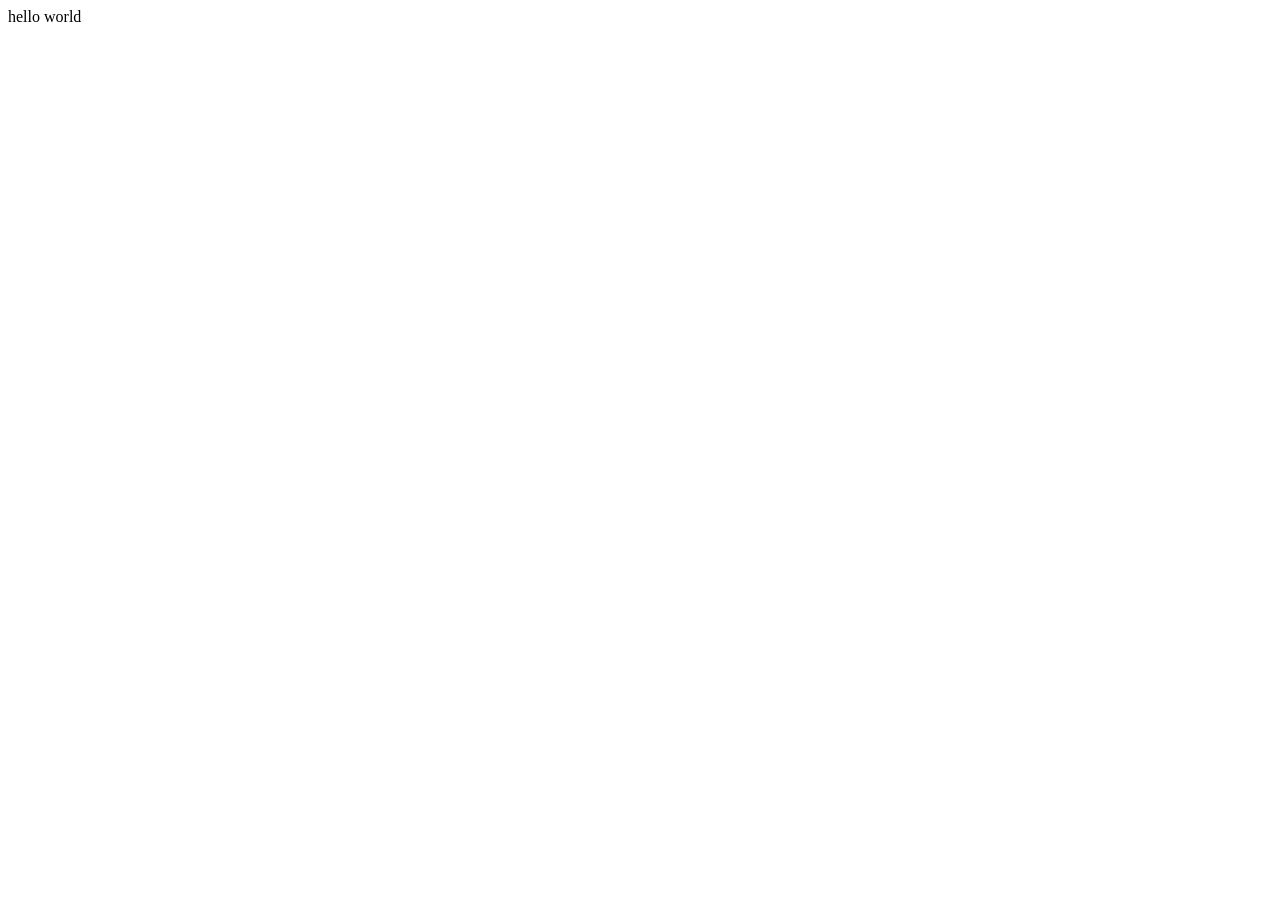
==== index.html @ fcb2bdb3 "Initial commit" ====
<!DOCTYPE html>
<html lang="de">
<head>
    <meta charset="UTF-8">
    <meta name="viewport" content="width=device-width, initial-scale=1.0">
    <title>IM4 hallo</title>
</head>
<body>
    hello world
</body>
</html>
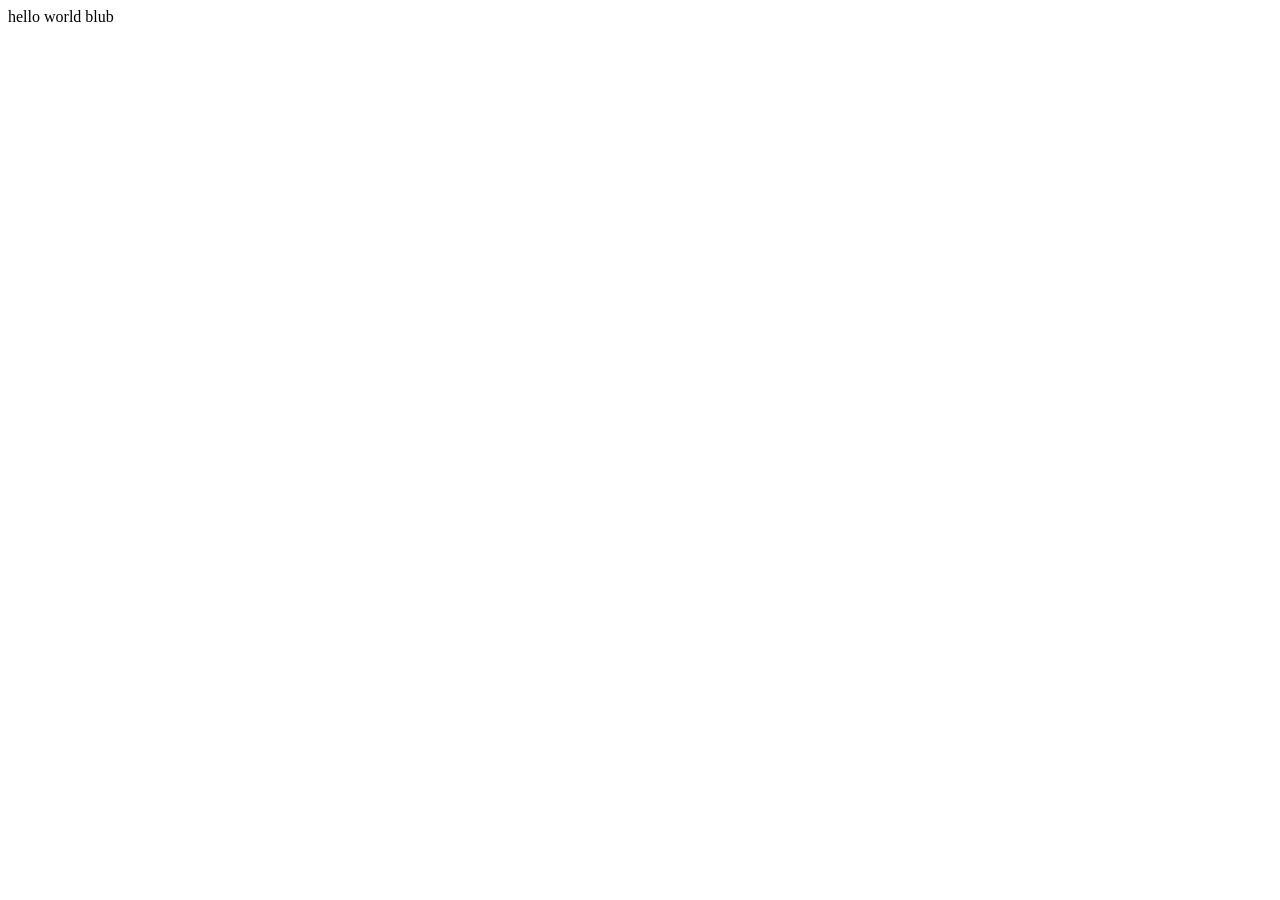
==== commit 6fc72755: "innit" ====
--- a/index.html
+++ b/index.html
@@ -7,5 +7,6 @@
 </head>
 <body>
     hello world
+    blub
 </body>
 </html>
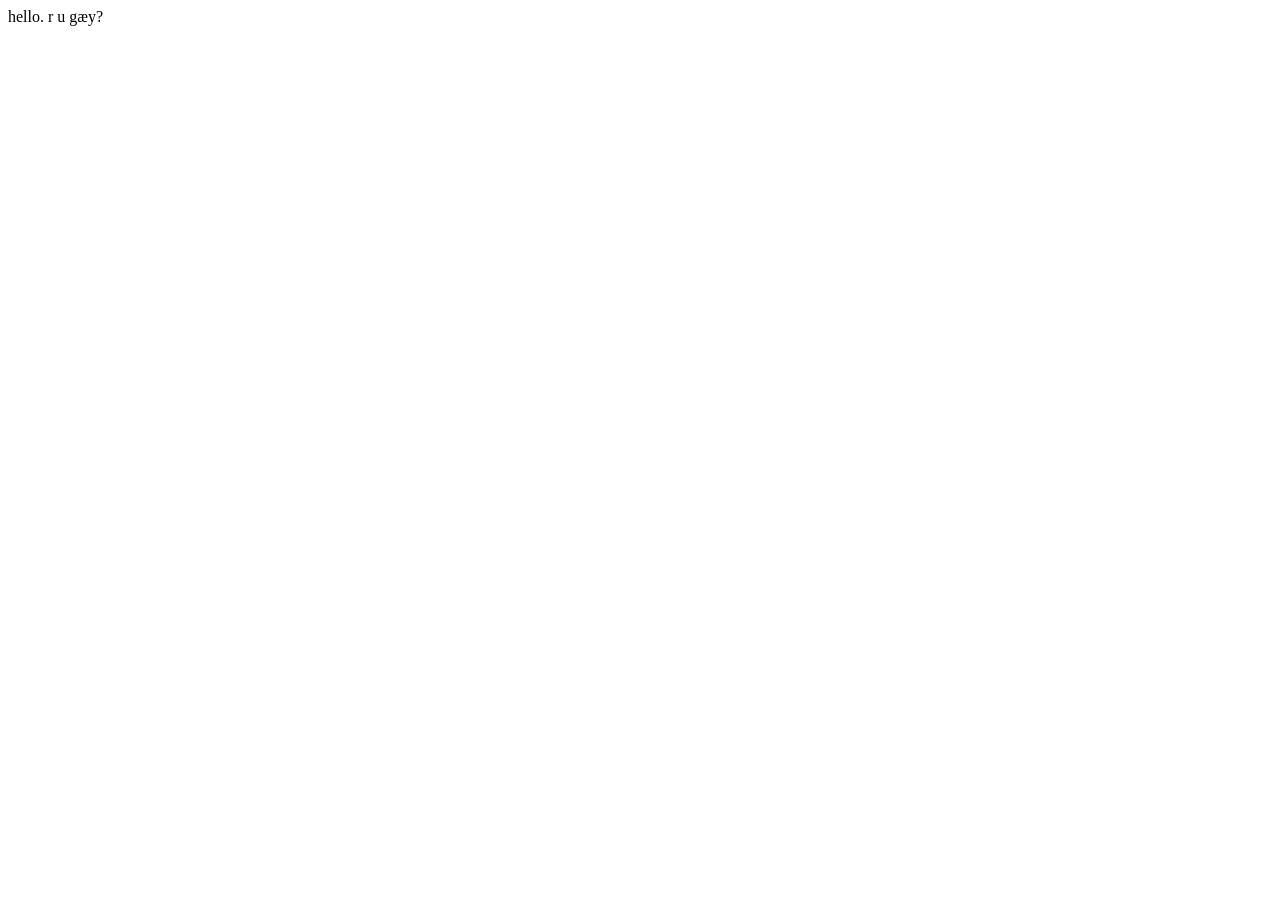
==== commit 564cdfe6: "Update index.html" ====
--- a/index.html
+++ b/index.html
@@ -6,7 +6,6 @@
     <title>IM4 hallo</title>
 </head>
 <body>
-    hello world
-    blub
+    hello. r u gæy?
 </body>
 </html>
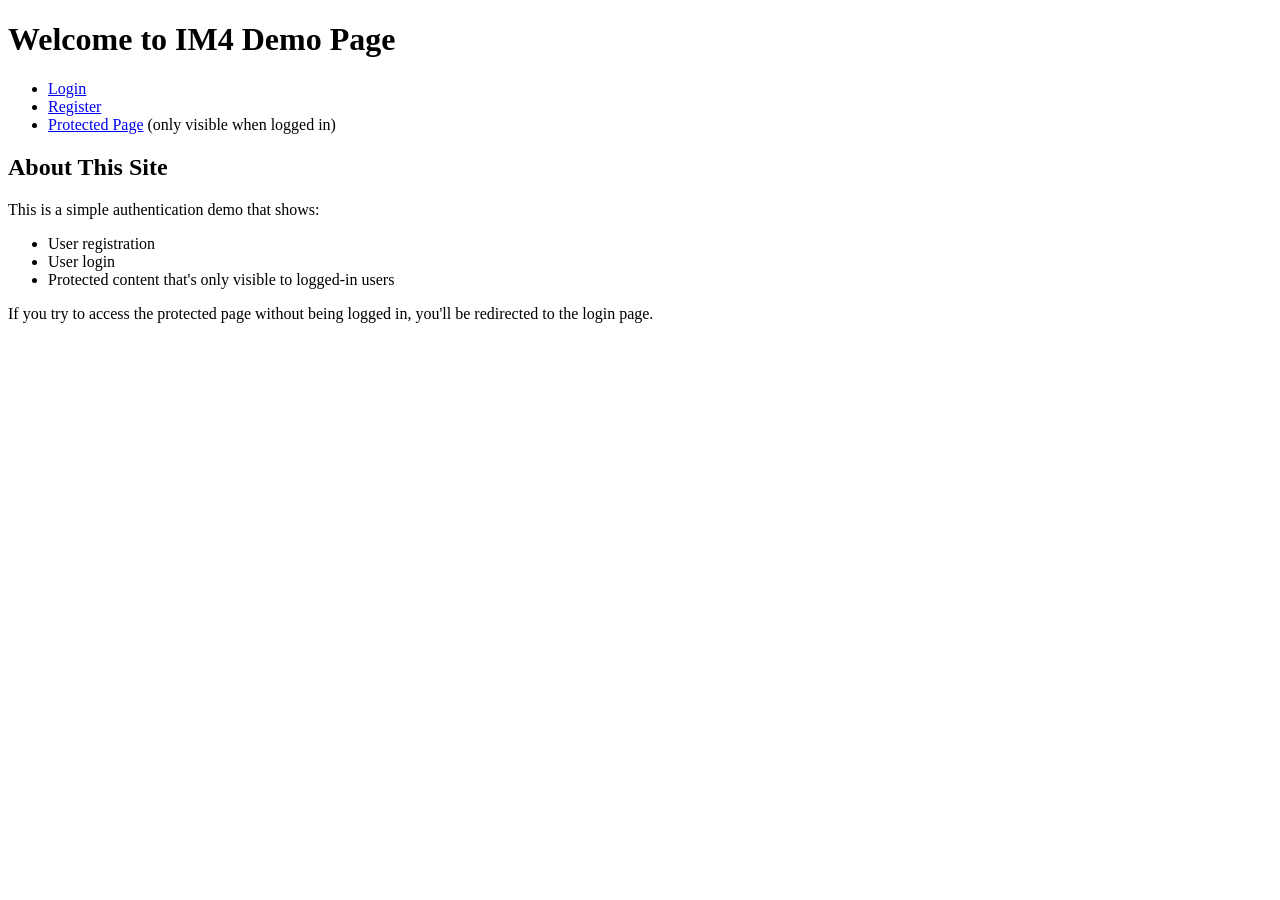
==== commit 3dae846b: "Merge branch 'main' of https://github.com/Aarti157/im4" ====
--- a/index.html
+++ b/index.html
@@ -1,11 +1,36 @@
 <!DOCTYPE html>
-<html lang="de">
-<head>
-    <meta charset="UTF-8">
-    <meta name="viewport" content="width=device-width, initial-scale=1.0">
-    <title>IM4 hallo</title>
-</head>
-<body>
-    hello. r u gæy?
-</body>
-</html>+<html lang="en">
+  <head>
+    <meta charset="UTF-8" />
+    <title>Welcome</title>
+    <link rel="stylesheet" href="css/style.css" />
+  </head>
+  <body>
+    <h1>Welcome to IM4 Demo Page</h1>
+
+    <div class="navigation">
+      <ul>
+        <li><a href="login.html">Login</a></li>
+        <li><a href="register.html">Register</a></li>
+        <li>
+          <a href="protected.html">Protected Page</a> (only visible when logged
+          in)
+        </li>
+      </ul>
+    </div>
+
+    <div class="info">
+      <h2>About This Site</h2>
+      <p>This is a simple authentication demo that shows:</p>
+      <ul>
+        <li>User registration</li>
+        <li>User login</li>
+        <li>Protected content that's only visible to logged-in users</li>
+      </ul>
+      <p>
+        If you try to access the protected page without being logged in, you'll
+        be redirected to the login page.
+      </p>
+    </div>
+  </body>
+</html>
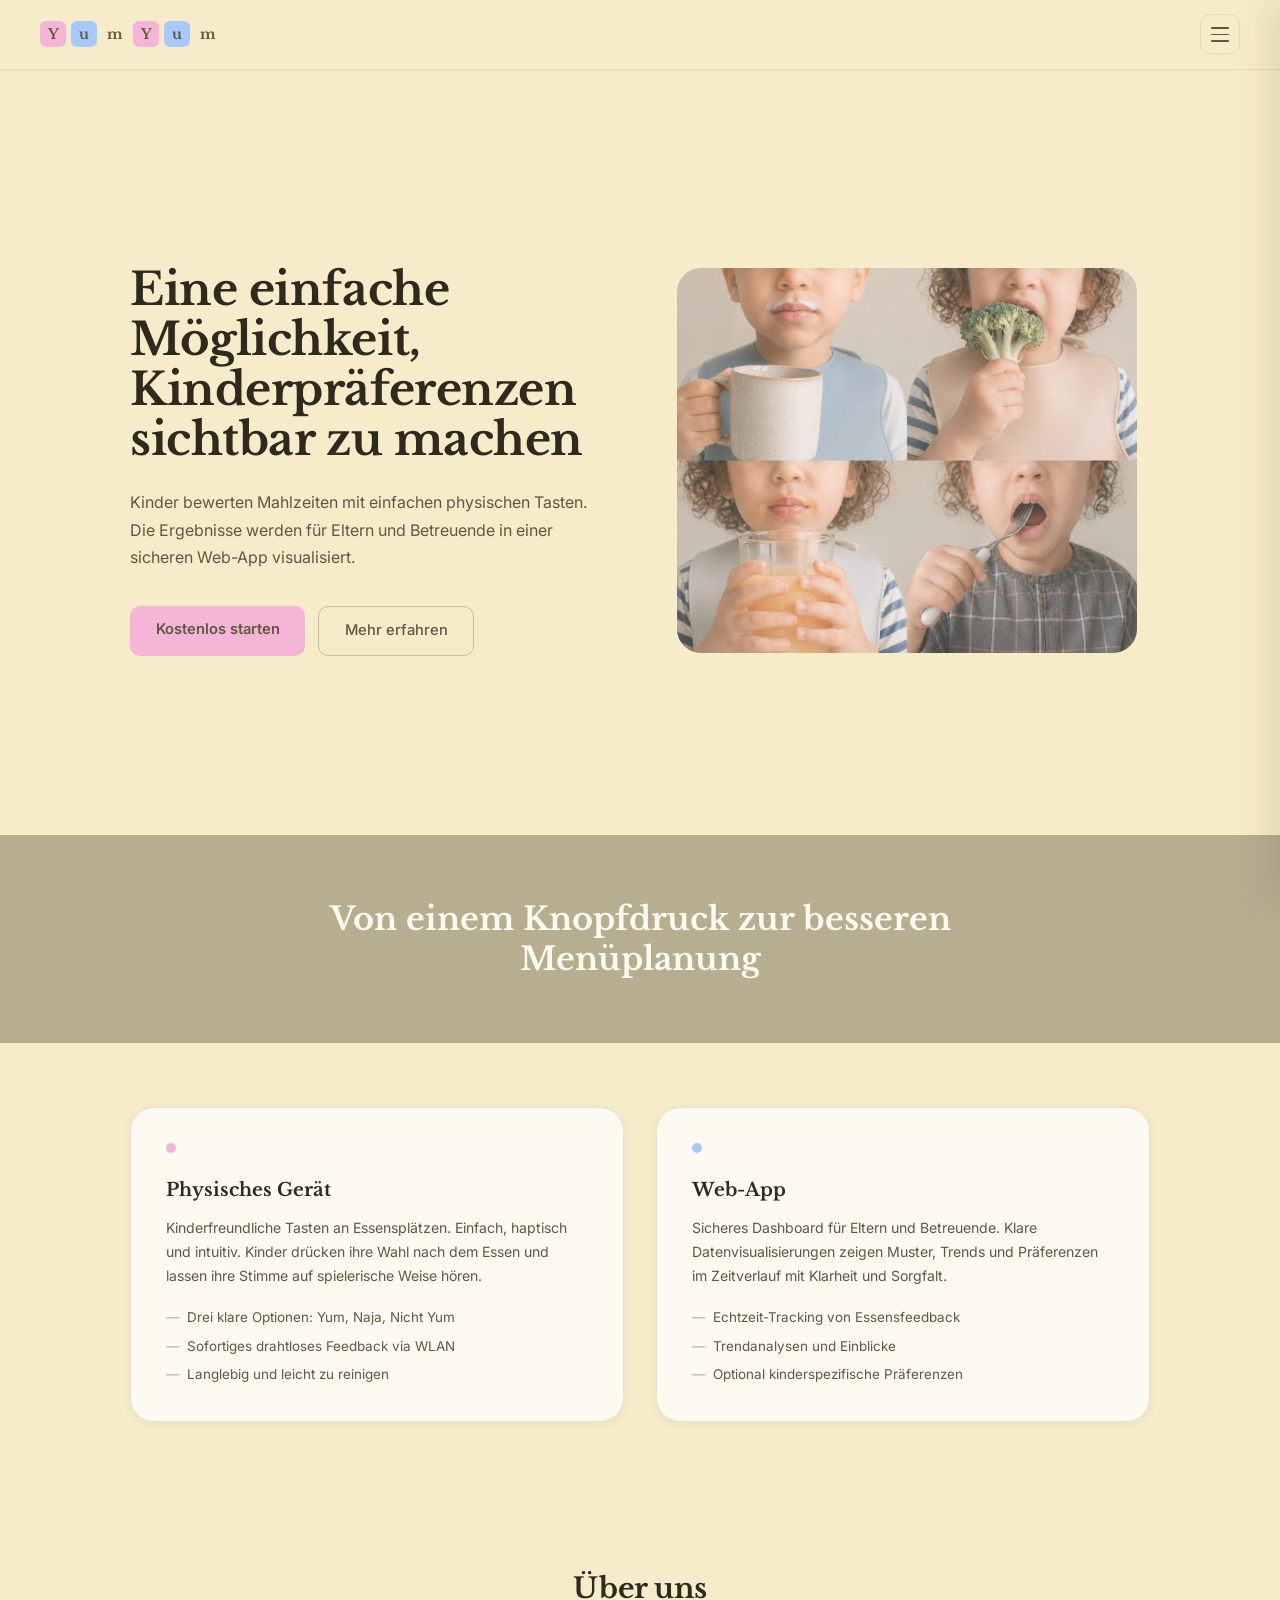
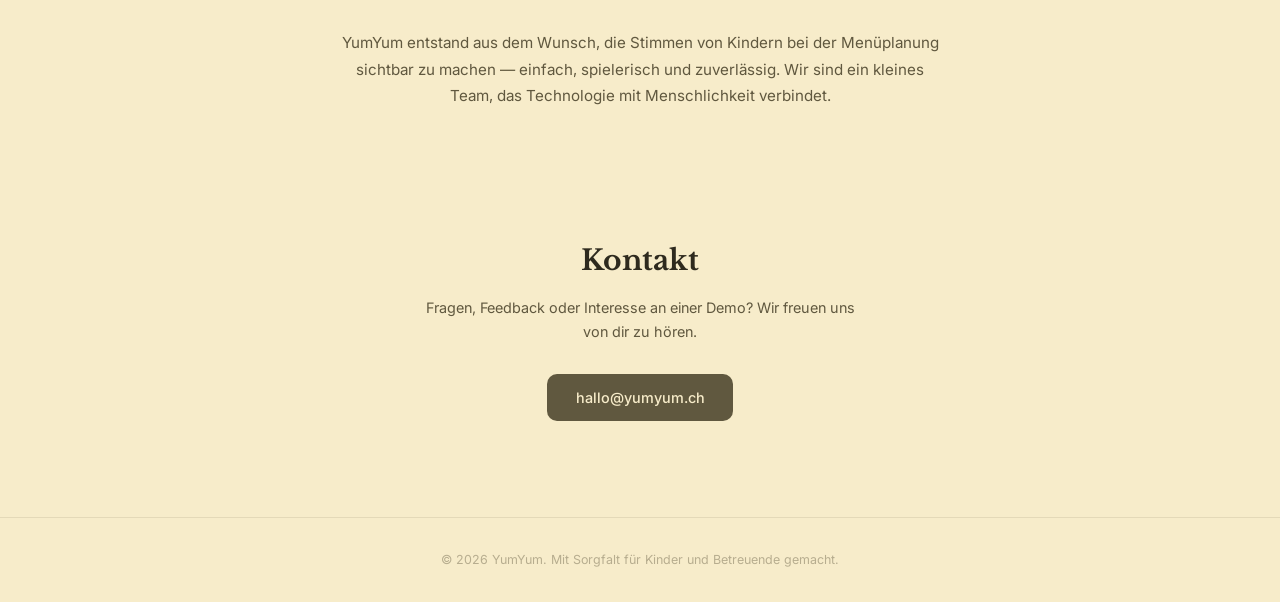
==== commit f0c49581: "design added Design index, login und register" ====
--- a/index.html
+++ b/index.html
@@ -1,36 +1,300 @@
 <!DOCTYPE html>
-<html lang="en">
-  <head>
-    <meta charset="UTF-8" />
-    <title>Welcome</title>
-    <link rel="stylesheet" href="css/style.css" />
-  </head>
-  <body>
-    <h1>Welcome to IM4 Demo Page</h1>
-
-    <div class="navigation">
-      <ul>
-        <li><a href="login.html">Login</a></li>
-        <li><a href="register.html">Register</a></li>
-        <li>
-          <a href="protected.html">Protected Page</a> (only visible when logged
-          in)
-        </li>
-      </ul>
+<html lang="de">
+<head>
+  <meta charset="UTF-8" />
+  <meta name="viewport" content="width=device-width, initial-scale=1.0" />
+  <title>YumYum</title>
+  <link rel="preconnect" href="https://fonts.googleapis.com">
+  <link rel="preconnect" href="https://fonts.gstatic.com" crossorigin>
+  <link href="https://fonts.googleapis.com/css2?family=Libre+Baskerville:ital,wght@0,400;0,700;1,400&family=Inter:wght@300;400;500;600&display=swap" rel="stylesheet">
+  <style>
+    *, *::before, *::after { box-sizing: border-box; margin: 0; padding: 0; }
+    :root {
+      --cream:       #F7ECCA;
+      --cream-dark:  #ede0b4;
+      --sand:        #B7AD8F;
+      --sand-border: rgba(183,173,143,0.3);
+      --olive:       #60583F;
+      --pink:        #F4B5D7;
+      --pink-hover:  #e899c8;
+      --pink-light:  rgba(244,181,215,0.18);
+      --blue:        #A8C9FF;
+      --blue-light:  rgba(168,201,255,0.22);
+      --text:        #2e2a1e;
+      --text-muted:  #60583F;
+      --text-faint:  #B7AD8F;
+      --white-card:  #fdfaf2;
+      --radius-md: 10px; --radius-lg: 16px; --radius-xl: 24px; --radius-pill: 9999px;
+      --shadow-card: 0 2px 10px rgba(96,88,63,0.09);
+      --shadow-drawer: -8px 0 36px rgba(60,50,20,0.13);
+      --font-serif: 'Libre Baskerville', Georgia, serif;
+      --font-sans: 'Inter', system-ui, sans-serif;
+      --transition: 150ms cubic-bezier(0.16,1,0.3,1);
+    }
+    html { -webkit-font-smoothing: antialiased; scroll-behavior: smooth; }
+    body { font-family: var(--font-sans); background: var(--cream); color: var(--text); min-height: 100dvh; font-size: 1rem; line-height: 1.6; }
+
+    /* NAV */
+    .nav { background: var(--cream); border-bottom: 1px solid var(--sand-border); padding: 0.9rem 2.5rem; display: flex; align-items: center; justify-content: space-between; position: sticky; top: 0; z-index: 200; }
+    .nav-logo { display: flex; align-items: center; gap: 5px; text-decoration: none; }
+    .logo-block { width: 26px; height: 26px; border-radius: 6px; display: flex; align-items: center; justify-content: center; font-family: var(--font-serif); font-weight: 700; font-size: .88rem; }
+    .logo-block.a { background: var(--pink); color: var(--olive); }
+    .logo-block.b { background: var(--blue); color: var(--olive); }
+    .logo-block.c { background: none; color: var(--olive); }
+
+    /* Hamburger */
+    .hamburger { background: none; border: 1px solid var(--sand-border); border-radius: var(--radius-md); width: 40px; height: 40px; display: flex; flex-direction: column; align-items: center; justify-content: center; gap: 5px; cursor: pointer; transition: background var(--transition); position: relative; z-index: 300; }
+    .hamburger:hover { background: var(--cream-dark); }
+    .hamburger span { display: block; width: 18px; height: 1.5px; background: var(--olive); border-radius: 2px; transition: transform 220ms ease, opacity 180ms ease; }
+    .hamburger.open span:nth-child(1) { transform: translateY(6.5px) rotate(45deg); }
+    .hamburger.open span:nth-child(2) { opacity: 0; transform: scaleX(0); }
+    .hamburger.open span:nth-child(3) { transform: translateY(-6.5px) rotate(-45deg); }
+
+    /* Drawer backdrop */
+    .drawer-backdrop { position: fixed; inset: 0; background: rgba(48,40,20,0.32); backdrop-filter: blur(3px); z-index: 240; opacity: 0; pointer-events: none; transition: opacity 240ms ease; }
+    .drawer-backdrop.open { opacity: 1; pointer-events: all; }
+
+    /* Drawer */
+    .nav-drawer { position: fixed; top: 0; right: 0; width: min(340px, 90vw); height: 100dvh; background: var(--white-card); border-left: 1px solid var(--sand-border); box-shadow: var(--shadow-drawer); z-index: 250; transform: translateX(100%); transition: transform 290ms cubic-bezier(0.16,1,0.3,1); display: flex; flex-direction: column; padding: 1.6rem; overflow-y: auto; }
+    .nav-drawer.open { transform: translateX(0); }
+    .drawer-top { display: flex; align-items: center; justify-content: space-between; margin-bottom: 2rem; }
+    .drawer-brand { font-family: var(--font-serif); font-size: 1rem; font-weight: 700; color: var(--text); }
+    .drawer-section { margin-bottom: 1.6rem; }
+    .drawer-section-label { font-size: 0.67rem; font-weight: 600; letter-spacing: 0.1em; text-transform: uppercase; color: var(--text-faint); margin-bottom: 0.6rem; padding-left: 0.1rem; }
+    .konto-cards { display: grid; grid-template-columns: 1fr 1fr; gap: 0.5rem; }
+    .konto-card { display: flex; flex-direction: column; align-items: center; justify-content: center; gap: 0.3rem; padding: 1rem 0.5rem; border-radius: var(--radius-lg); border: 1px solid var(--sand-border); text-decoration: none; background: var(--cream); transition: background var(--transition), border-color var(--transition); text-align: center; }
+    .konto-card:hover { background: var(--cream-dark); border-color: var(--sand); }
+    .konto-card-icon { width: 32px; height: 32px; border-radius: 8px; display: flex; align-items: center; justify-content: center; margin-bottom: 0.2rem; }
+    .konto-card-label { font-size: 0.8rem; font-weight: 600; color: var(--text); }
+    .konto-card-sub { font-size: 0.68rem; color: var(--text-faint); }
+    .konto-card.primary-card { background: var(--pink-light); border-color: rgba(244,181,215,0.4); }
+    .konto-card.primary-card:hover { background: rgba(244,181,215,0.32); border-color: var(--pink); }
+    .drawer-divider { border: none; border-top: 1px solid var(--sand-border); margin: 0.6rem 0 1rem; }
+    .drawer-nav { display: flex; flex-direction: column; gap: 0.1rem; }
+    .drawer-link { display: flex; align-items: center; gap: 0.75rem; padding: 0.65rem 0.8rem; border-radius: var(--radius-md); text-decoration: none; font-size: 0.9rem; font-weight: 500; color: var(--text-muted); transition: background var(--transition), color var(--transition); }
+    .drawer-link:hover { background: var(--cream); color: var(--text); }
+    .drawer-link-icon { width: 20px; height: 20px; flex-shrink: 0; color: var(--sand); }
+    .drawer-footer { margin-top: auto; padding-top: 1.2rem; border-top: 1px solid var(--sand-border); font-size: 0.73rem; color: var(--text-faint); }
+
+    /* HERO */
+    .hero { padding: 5rem 2.5rem 4rem; max-width: 1100px; margin: 0 auto; display: grid; grid-template-columns: 1fr 1fr; gap: 3rem; align-items: center; min-height: 85vh; }
+    .hero-h1 { font-family: var(--font-serif); font-size: clamp(2.2rem, 3.5vw, 3.4rem); font-weight: 700; line-height: 1.12; color: var(--text); margin-bottom: 1.5rem; letter-spacing: -0.01em; }
+    .hero-p { font-size: 1rem; color: var(--text-muted); max-width: 46ch; line-height: 1.7; margin-bottom: 2.2rem; }
+    .hero-btns { display: flex; gap: 0.8rem; flex-wrap: wrap; }
+    .btn-primary { background: var(--pink); color: var(--olive); border: none; border-radius: var(--radius-md); padding: 0.75rem 1.6rem; font-family: var(--font-sans); font-size: 0.92rem; font-weight: 600; cursor: pointer; text-decoration: none; display: inline-block; transition: background var(--transition), transform 120ms ease; }
+    .btn-primary:hover { background: var(--pink-hover); transform: translateY(-1px); }
+    .btn-secondary { background: none; color: var(--olive); border: 1px solid rgba(96,88,63,0.3); border-radius: var(--radius-md); padding: 0.75rem 1.6rem; font-family: var(--font-sans); font-size: 0.92rem; font-weight: 500; cursor: pointer; text-decoration: none; display: inline-block; transition: background var(--transition); }
+    .btn-secondary:hover { background: var(--cream-dark); }
+    .hero-right { display: flex; align-items: center; justify-content: center; }
+    .hero-img { width: 100%; max-width: 460px; height: auto; border-radius: 24px; object-fit: cover; }
+    .hero-card { width: 100%; max-width: 380px; aspect-ratio: 4/3; background: var(--white-card); border-radius: var(--radius-xl); border: 1px solid var(--sand-border); box-shadow: var(--shadow-card); display: flex; flex-direction: column; align-items: center; justify-content: center; gap: 1.2rem; padding: 2rem; }
+    .hero-card-title { font-family: var(--font-serif); font-size: 0.95rem; font-weight: 700; color: var(--text); text-align: center; }
+    .feedback-pills { display: flex; gap: 0.6rem; }
+    .pill { padding: 0.45rem 1rem; border-radius: var(--radius-pill); font-size: 0.8rem; font-weight: 600; border: 1px solid transparent; }
+    .pill.good    { background: var(--pink-light); border-color: rgba(244,181,215,0.5); color: var(--olive); }
+    .pill.neutral { background: rgba(183,173,143,0.2); border-color: var(--sand-border); color: var(--olive); }
+    .pill.bad     { background: var(--blue-light); border-color: rgba(168,201,255,0.4); color: var(--olive); }
+
+    /* BANNER */
+    .section-knopf { background: var(--sand); padding: 4rem 2.5rem; text-align: center; }
+    .section-knopf h2 { font-family: var(--font-serif); font-size: clamp(1.5rem,2.5vw,2.1rem); font-weight: 700; color: var(--white-card); max-width: 640px; margin: 0 auto; line-height: 1.25; }
+
+    /* FEATURES */
+    .section-features { padding: 4rem 2.5rem; max-width: 1100px; margin: 0 auto; display: grid; grid-template-columns: 1fr 1fr; gap: 2rem; }
+    .feature-card { background: var(--white-card); border: 1px solid var(--sand-border); border-radius: var(--radius-xl); padding: 2.2rem; box-shadow: var(--shadow-card); }
+    .feature-dot { width: 10px; height: 10px; border-radius: 50%; margin-bottom: 1.4rem; }
+    .feature-dot.pink-dot { background: var(--pink); }
+    .feature-dot.blue-dot { background: var(--blue); }
+    .feature-card h3 { font-family: var(--font-serif); font-size: 1.15rem; font-weight: 700; color: var(--text); margin-bottom: 0.7rem; }
+    .feature-card p { font-size: 0.88rem; color: var(--text-muted); line-height: 1.7; margin-bottom: 1.2rem; }
+    .feature-list { list-style: none; display: flex; flex-direction: column; gap: 0.45rem; }
+    .feature-list li { font-size: 0.84rem; color: var(--text-muted); display: flex; align-items: flex-start; gap: 0.5rem; }
+    .feature-list li::before { content: "—"; color: var(--text-faint); flex-shrink: 0; }
+
+    /* ÜBER UNS */
+    .section-about { padding: 5rem 2.5rem; max-width: 680px; margin: 0 auto; text-align: center; }
+    .section-about h2 { font-family: var(--font-serif); font-size: clamp(1.4rem,2.2vw,1.9rem); font-weight: 700; color: var(--text); margin-bottom: 1.2rem; }
+    .section-about p { font-size: 0.95rem; color: var(--text-muted); line-height: 1.75; }
+
+    /* KONTAKT */
+    .section-kontakt { padding: 3rem 2.5rem 6rem; max-width: 520px; margin: 0 auto; text-align: center; }
+    .section-kontakt h2 { font-family: var(--font-serif); font-size: clamp(1.4rem,2.2vw,1.9rem); font-weight: 700; color: var(--text); margin-bottom: 0.8rem; }
+    .section-kontakt p { font-size: 0.9rem; color: var(--text-muted); line-height: 1.7; margin-bottom: 1.8rem; }
+    .btn-contact { display: inline-block; background: var(--olive); color: var(--cream); text-decoration: none; border-radius: var(--radius-md); padding: 0.75rem 1.8rem; font-size: 0.9rem; font-weight: 500; transition: background var(--transition); }
+    .btn-contact:hover { background: #4a4230; }
+
+    footer { text-align: center; padding: 2rem; font-size: 0.78rem; color: var(--text-faint); border-top: 1px solid var(--sand-border); }
+
+    @media (max-width: 768px) {
+      .hero { grid-template-columns: 1fr; min-height: auto; padding: 3rem 1.5rem; }
+      .hero-right { display: none; }
+      .section-features { grid-template-columns: 1fr; padding: 2.5rem 1.5rem; }
+      .nav { padding: 0.8rem 1.5rem; }
+      .section-knopf { padding: 2.5rem 1.5rem; }
+    }
+  </style>
+</head>
+<body>
+
+<div class="drawer-backdrop" id="drawerBackdrop" aria-hidden="true"></div>
+
+<!-- DRAWER -->
+<aside class="nav-drawer" id="navDrawer" role="dialog" aria-modal="true" aria-label="Navigation">
+  <div class="drawer-top">
+    <span class="drawer-brand">YumYum</span>
+    <button class="hamburger open" id="drawerClose" aria-label="Menü schliessen">
+      <span></span><span></span><span></span>
+    </button>
+  </div>
+
+  <div class="drawer-section">
+    <p class="drawer-section-label">Mein Konto</p>
+    <div class="konto-cards">
+      <a href="login.html" class="konto-card primary-card">
+        <div class="konto-card-icon">
+          <svg width="18" height="18" viewBox="0 0 24 24" fill="none" stroke="currentColor" stroke-width="2" stroke-linecap="round" stroke-linejoin="round" style="color:var(--olive)"><path d="M15 3h4a2 2 0 0 1 2 2v14a2 2 0 0 1-2 2h-4"/><polyline points="10 17 15 12 10 7"/><line x1="15" y1="12" x2="3" y2="12"/></svg>
+        </div>
+        <span class="konto-card-label">Anmelden</span>
+        <span class="konto-card-sub">Login</span>
+      </a>
+      <a href="register.html" class="konto-card">
+        <div class="konto-card-icon">
+          <svg width="18" height="18" viewBox="0 0 24 24" fill="none" stroke="currentColor" stroke-width="2" stroke-linecap="round" stroke-linejoin="round" style="color:var(--olive)"><path d="M16 21v-2a4 4 0 0 0-4-4H6a4 4 0 0 0-4 4v2"/><circle cx="9" cy="7" r="4"/><line x1="19" y1="8" x2="19" y2="14"/><line x1="22" y1="11" x2="16" y2="11"/></svg>
+        </div>
+        <span class="konto-card-label">Registrieren</span>
+        <span class="konto-card-sub">Neu dabei?</span>
+      </a>
     </div>
-
-    <div class="info">
-      <h2>About This Site</h2>
-      <p>This is a simple authentication demo that shows:</p>
-      <ul>
-        <li>User registration</li>
-        <li>User login</li>
-        <li>Protected content that's only visible to logged-in users</li>
-      </ul>
-      <p>
-        If you try to access the protected page without being logged in, you'll
-        be redirected to the login page.
-      </p>
+  </div>
+
+  <hr class="drawer-divider">
+
+  <div class="drawer-section">
+    <p class="drawer-section-label">Seiten</p>
+    <nav class="drawer-nav">
+      <a href="#wie-es-funktioniert" class="drawer-link" onclick="closeDrawer()">
+        <svg class="drawer-link-icon" viewBox="0 0 24 24" fill="none" stroke="currentColor" stroke-width="1.8" stroke-linecap="round" stroke-linejoin="round"><circle cx="12" cy="12" r="10"/><polyline points="12 6 12 12 16 14"/></svg>
+        So funktioniert's
+      </a>
+      <a href="#vorteile" class="drawer-link" onclick="closeDrawer()">
+        <svg class="drawer-link-icon" viewBox="0 0 24 24" fill="none" stroke="currentColor" stroke-width="1.8" stroke-linecap="round" stroke-linejoin="round"><polygon points="12 2 15.09 8.26 22 9.27 17 14.14 18.18 21.02 12 17.77 5.82 21.02 7 14.14 2 9.27 8.91 8.26 12 2"/></svg>
+        Vorteile
+      </a>
+      <a href="#ueber-uns" class="drawer-link" onclick="closeDrawer()">
+        <svg class="drawer-link-icon" viewBox="0 0 24 24" fill="none" stroke="currentColor" stroke-width="1.8" stroke-linecap="round" stroke-linejoin="round"><path d="M17 21v-2a4 4 0 0 0-4-4H5a4 4 0 0 0-4 4v2"/><circle cx="9" cy="7" r="4"/><path d="M23 21v-2a4 4 0 0 0-3-3.87"/><path d="M16 3.13a4 4 0 0 1 0 7.75"/></svg>
+        Über uns
+      </a>
+      <a href="#kontakt" class="drawer-link" onclick="closeDrawer()">
+        <svg class="drawer-link-icon" viewBox="0 0 24 24" fill="none" stroke="currentColor" stroke-width="1.8" stroke-linecap="round" stroke-linejoin="round"><path d="M4 4h16c1.1 0 2 .9 2 2v12c0 1.1-.9 2-2 2H4c-1.1 0-2-.9-2-2V6c0-1.1.9-2 2-2z"/><polyline points="22,6 12,13 2,6"/></svg>
+        Kontakt
+      </a>
+    </nav>
+  </div>
+
+  <div class="drawer-footer">© 2026 YumYum · Mit Sorgfalt gemacht</div>
+</aside>
+
+<!-- NAV -->
+<nav class="nav">
+  <a href="index.html" class="nav-logo" aria-label="YumYum">
+    <div class="logo-block a">Y</div>
+    <div class="logo-block b">u</div>
+    <div class="logo-block c">m</div>
+    <div class="logo-block a">Y</div>
+    <div class="logo-block b">u</div>
+    <div class="logo-block c">m</div>
+  </a>
+  <button class="hamburger" id="hamburgerBtn" aria-label="Menü öffnen" aria-expanded="false" aria-controls="navDrawer">
+    <span></span><span></span><span></span>
+  </button>
+</nav>
+
+<!-- HERO -->
+<section class="hero">
+  <div class="hero-left">
+    <h1 class="hero-h1">Eine einfache Möglichkeit, Kinderpräferenzen sichtbar zu machen</h1>
+    <p class="hero-p">Kinder bewerten Mahlzeiten mit einfachen physischen Tasten. Die Ergebnisse werden für Eltern und Betreuende in einer sicheren Web-App visualisiert.</p>
+    <div class="hero-btns">
+      <a href="login.html" class="btn-primary">Kostenlos starten</a>
+      <a href="#wie-es-funktioniert" class="btn-secondary">Mehr erfahren</a>
     </div>
-  </body>
-</html>
+  </div>
+<div class="hero-right">
+  
+<img src="img/kids_startseite.png" alt="" class="hero-img" />
+
+  </div>
+</section>
+
+<!-- SO FUNKTIONIERT'S -->
+<section class="section-knopf" id="wie-es-funktioniert">
+  <h2>Von einem Knopfdruck zur besseren Menüplanung</h2>
+</section>
+
+<!-- VORTEILE -->
+<section class="section-features" id="vorteile">
+  <div class="feature-card">
+    <div class="feature-dot pink-dot"></div>
+    <h3>Physisches Gerät</h3>
+    <p>Kinderfreundliche Tasten an Essensplätzen. Einfach, haptisch und intuitiv. Kinder drücken ihre Wahl nach dem Essen und lassen ihre Stimme auf spielerische Weise hören.</p>
+    <ul class="feature-list">
+      <li>Drei klare Optionen: Yum, Naja, Nicht Yum</li>
+      <li>Sofortiges drahtloses Feedback via WLAN</li>
+      <li>Langlebig und leicht zu reinigen</li>
+    </ul>
+  </div>
+  <div class="feature-card">
+    <div class="feature-dot blue-dot"></div>
+    <h3>Web-App</h3>
+    <p>Sicheres Dashboard für Eltern und Betreuende. Klare Datenvisualisierungen zeigen Muster, Trends und Präferenzen im Zeitverlauf mit Klarheit und Sorgfalt.</p>
+    <ul class="feature-list">
+      <li>Echtzeit-Tracking von Essensfeedback</li>
+      <li>Trendanalysen und Einblicke</li>
+      <li>Optional kinderspezifische Präferenzen</li>
+    </ul>
+  </div>
+</section>
+
+<!-- ÜBER UNS -->
+<section class="section-about" id="ueber-uns">
+  <h2>Über uns</h2>
+  <p>YumYum entstand aus dem Wunsch, die Stimmen von Kindern bei der Menüplanung sichtbar zu machen — einfach, spielerisch und zuverlässig. Wir sind ein kleines Team, das Technologie mit Menschlichkeit verbindet.</p>
+</section>
+
+<!-- KONTAKT -->
+<section class="section-kontakt" id="kontakt">
+  <h2>Kontakt</h2>
+  <p>Fragen, Feedback oder Interesse an einer Demo? Wir freuen uns von dir zu hören.</p>
+  <a href="mailto:hallo@yumyum.ch" class="btn-contact">hallo@yumyum.ch</a>
+</section>
+
+<footer>© 2026 YumYum. Mit Sorgfalt für Kinder und Betreuende gemacht.</footer>
+
+<script>
+  const hamburgerBtn = document.getElementById("hamburgerBtn");
+  const drawerClose  = document.getElementById("drawerClose");
+  const navDrawer    = document.getElementById("navDrawer");
+  const backdrop     = document.getElementById("drawerBackdrop");
+
+  function openDrawer() {
+    navDrawer.classList.add("open");
+    backdrop.classList.add("open");
+    hamburgerBtn.classList.add("open");
+    hamburgerBtn.setAttribute("aria-expanded", "true");
+    document.body.style.overflow = "hidden";
+  }
+  function closeDrawer() {
+    navDrawer.classList.remove("open");
+    backdrop.classList.remove("open");
+    hamburgerBtn.classList.remove("open");
+    hamburgerBtn.setAttribute("aria-expanded", "false");
+    document.body.style.overflow = "";
+  }
+
+  hamburgerBtn.addEventListener("click", openDrawer);
+  drawerClose.addEventListener("click", closeDrawer);
+  backdrop.addEventListener("click", closeDrawer);
+  document.addEventListener("keydown", e => { if (e.key === "Escape") closeDrawer(); });
+</script>
+</body>
+</html>
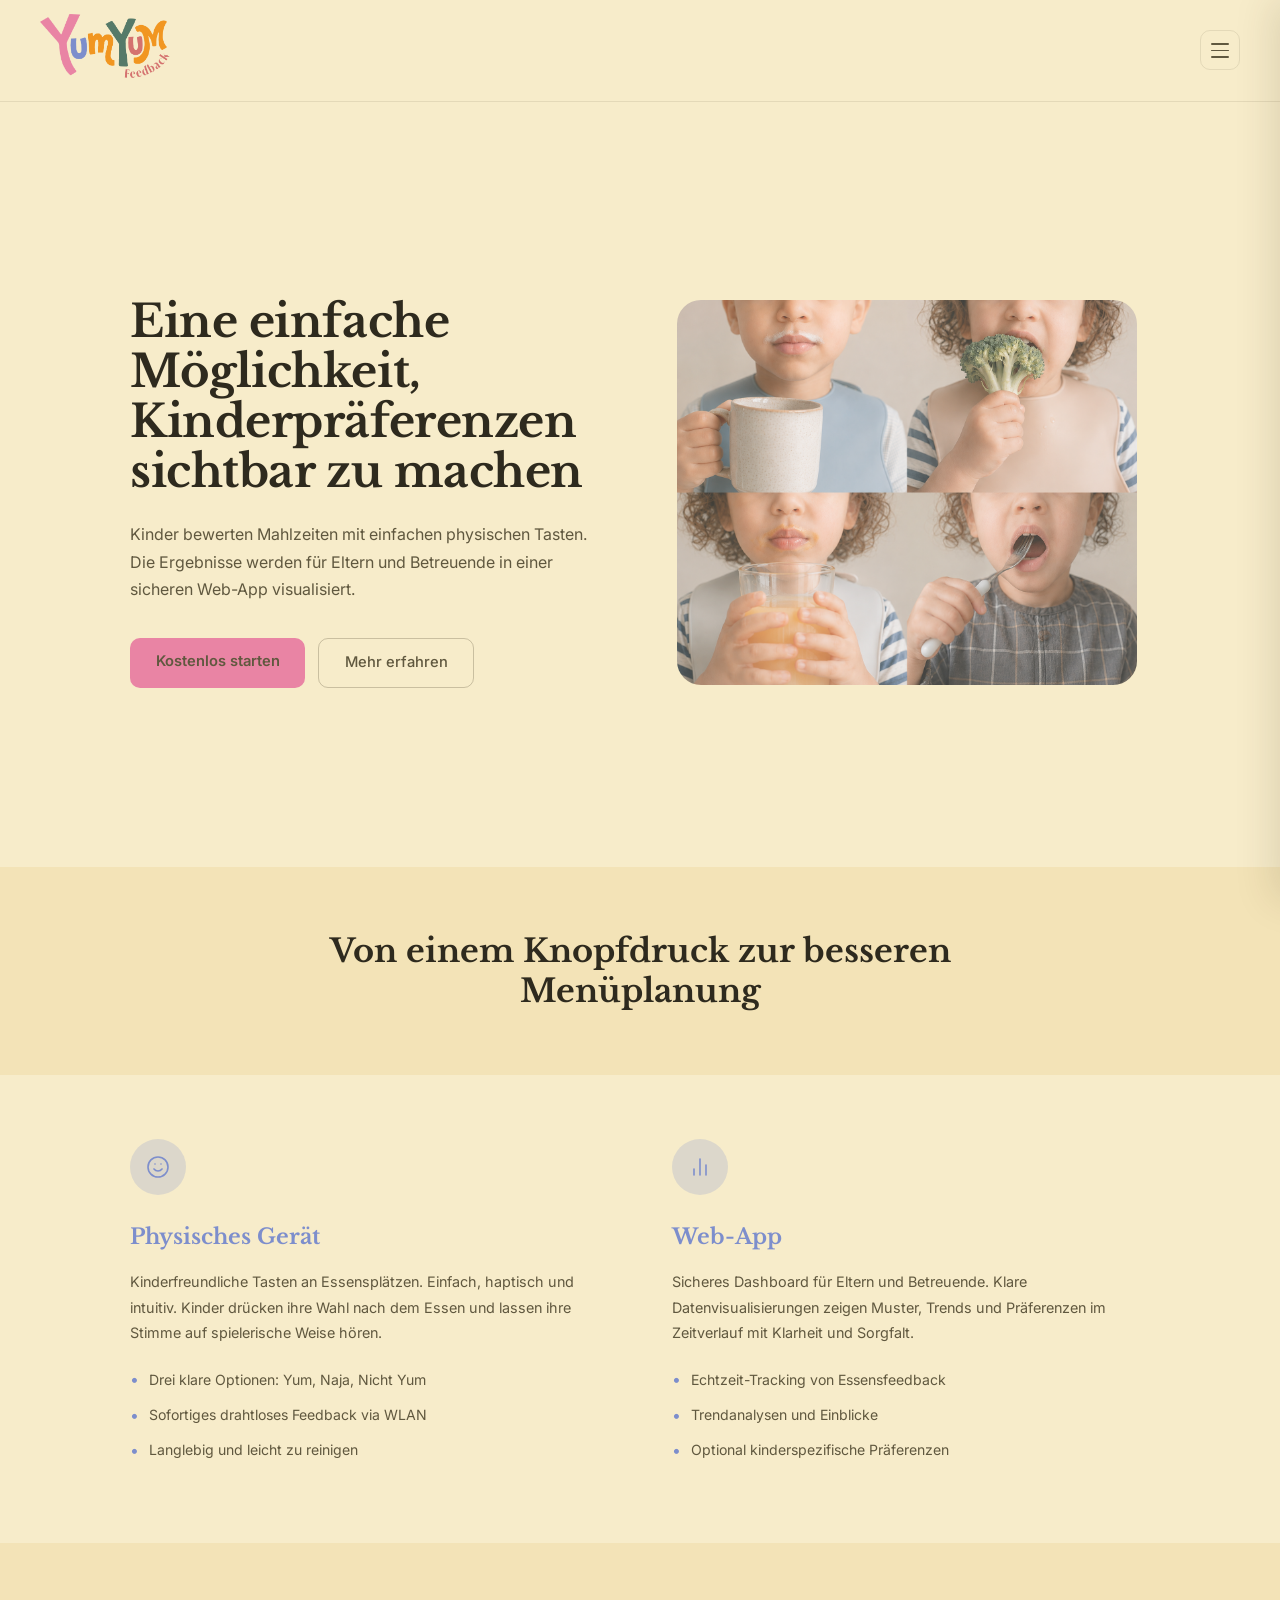
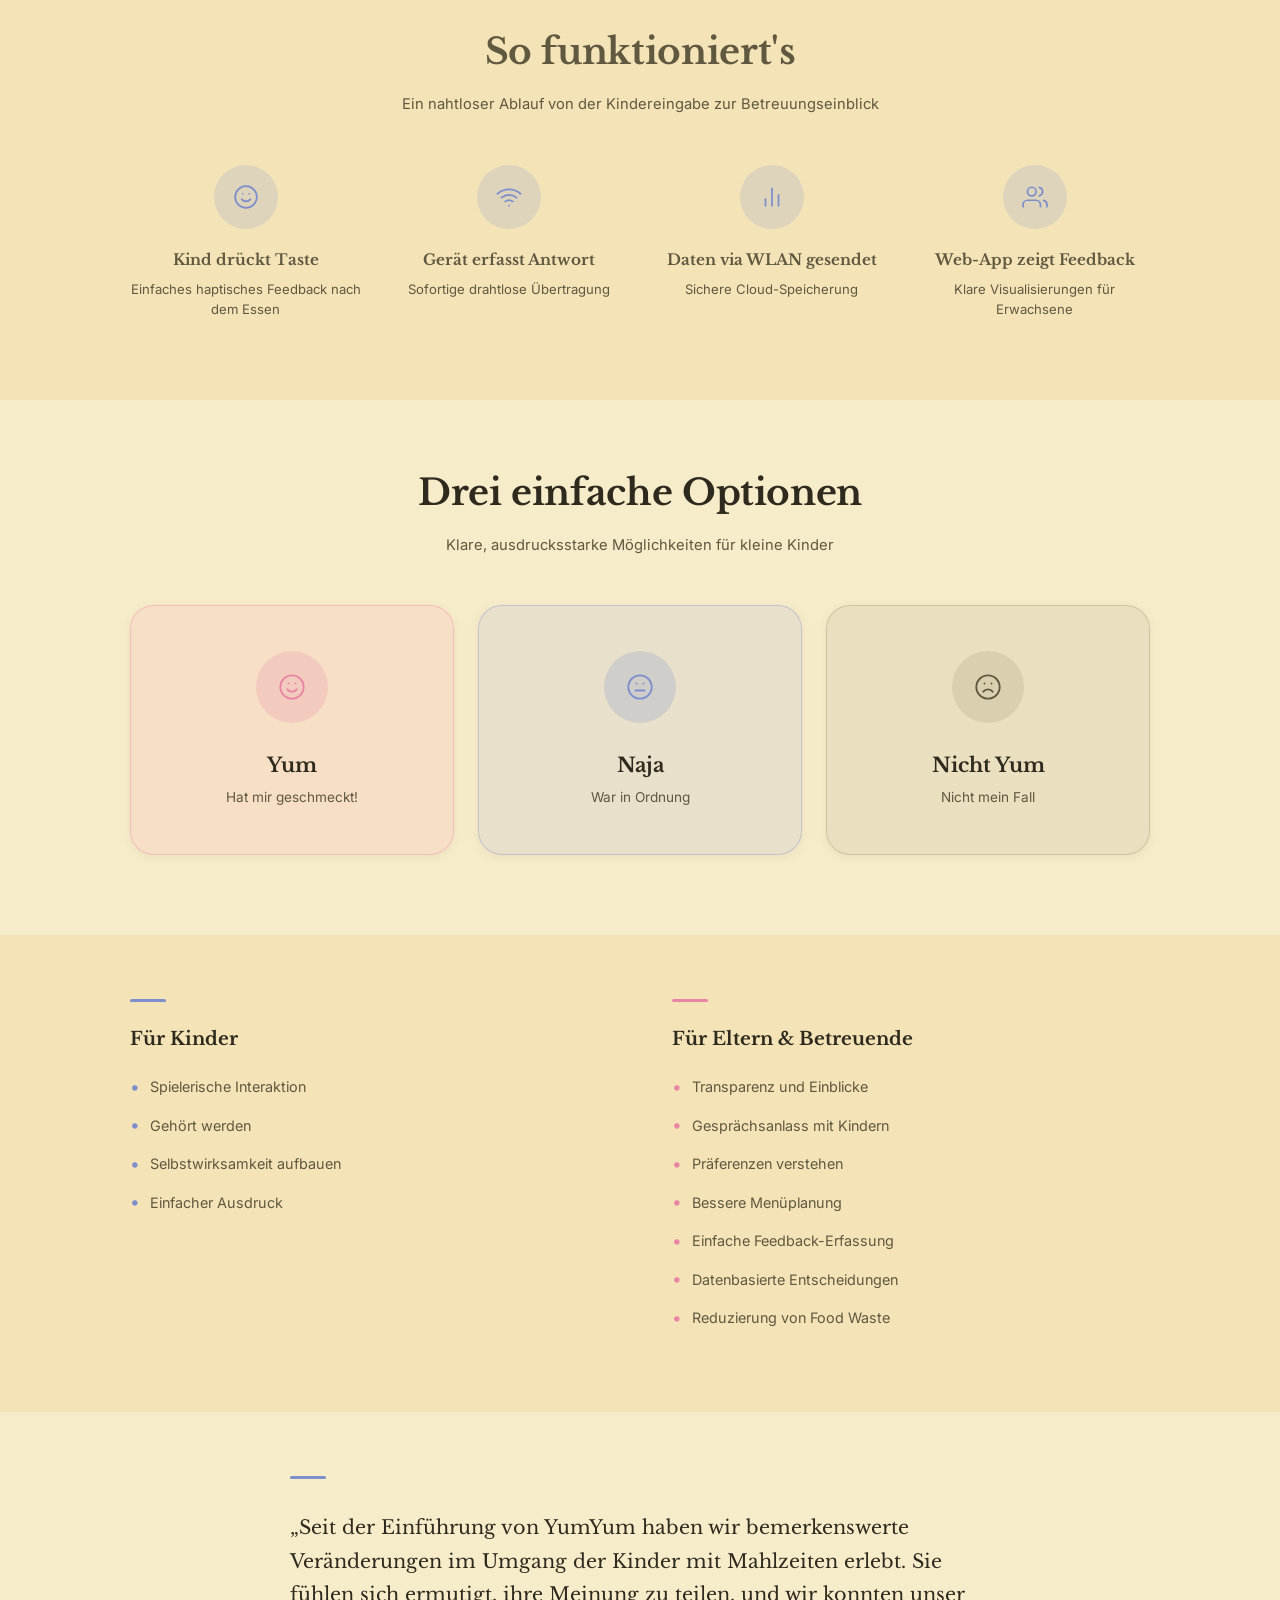
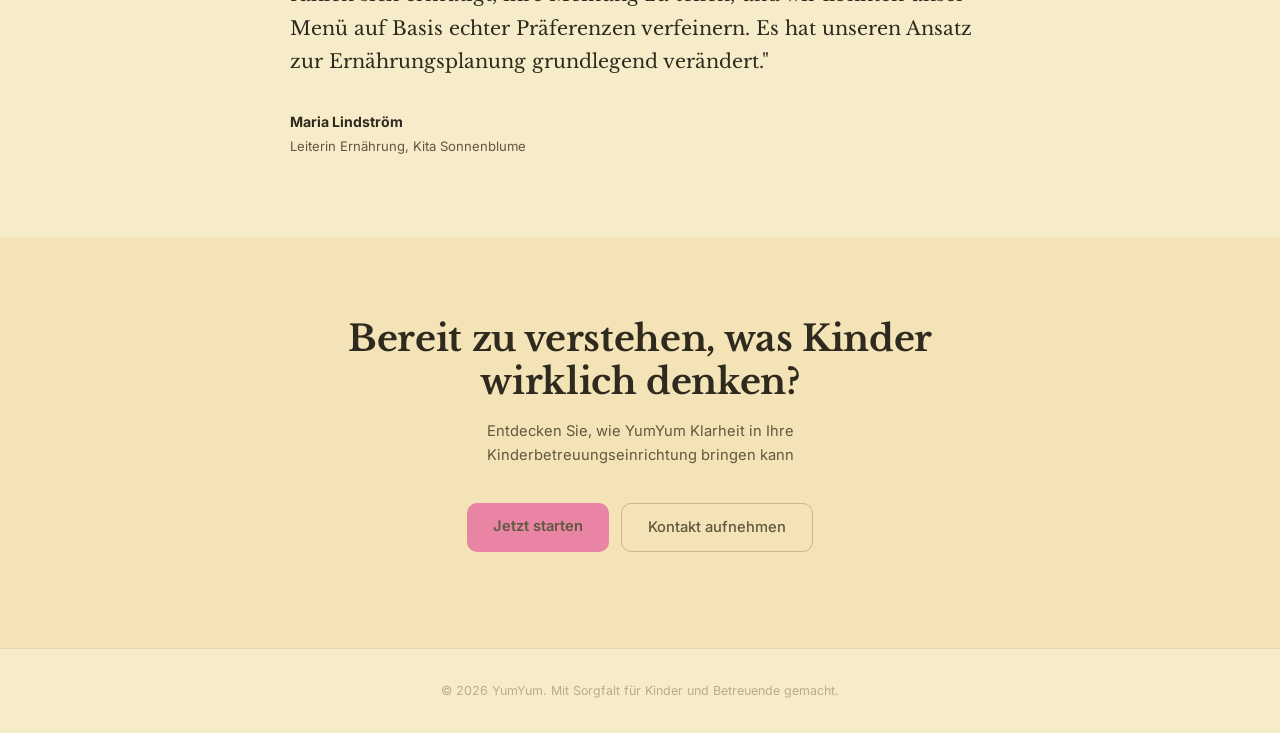
==== commit 42e8130b: "div changes Über uns kontakt" ====
--- a/index.html
+++ b/index.html
@@ -12,14 +12,15 @@
     :root {
       --cream:       #F7ECCA;
       --cream-dark:  #ede0b4;
+      --cream-alt:   #F3E3B7;
       --sand:        #B7AD8F;
       --sand-border: rgba(183,173,143,0.3);
       --olive:       #60583F;
-      --pink:        #F4B5D7;
-      --pink-hover:  #e899c8;
-      --pink-light:  rgba(244,181,215,0.18);
-      --blue:        #A8C9FF;
-      --blue-light:  rgba(168,201,255,0.22);
+      --pink:        #E984A4;
+      --pink-hover:  #d4608a;
+      --pink-light:  rgba(233,132,164,0.18);
+      --blue:        #7D8ECC;
+      --blue-light:  rgba(125,142,204,0.22);
       --text:        #2e2a1e;
       --text-muted:  #60583F;
       --text-faint:  #B7AD8F;
@@ -34,93 +35,201 @@
     html { -webkit-font-smoothing: antialiased; scroll-behavior: smooth; }
     body { font-family: var(--font-sans); background: var(--cream); color: var(--text); min-height: 100dvh; font-size: 1rem; line-height: 1.6; }
 
-    /* NAV */
-    .nav { background: var(--cream); border-bottom: 1px solid var(--sand-border); padding: 0.9rem 2.5rem; display: flex; align-items: center; justify-content: space-between; position: sticky; top: 0; z-index: 200; }
+    /* ── NAV ── */
+    .nav {
+      background: var(--cream);
+      border-bottom: 1px solid var(--sand-border);
+      padding: 0.9rem 2.5rem;
+      display: flex;
+      align-items: center;
+      justify-content: space-between;
+      position: sticky;
+      top: 0;
+      z-index: 200;
+    }
     .nav-logo { display: flex; align-items: center; gap: 5px; text-decoration: none; }
-    .logo-block { width: 26px; height: 26px; border-radius: 6px; display: flex; align-items: center; justify-content: center; font-family: var(--font-serif); font-weight: 700; font-size: .88rem; }
+    .logo-block {
+      width: 26px; height: 26px; border-radius: 6px;
+      display: flex; align-items: center; justify-content: center;
+      font-family: var(--font-serif); font-weight: 700; font-size: .88rem;
+    }
     .logo-block.a { background: var(--pink); color: var(--olive); }
     .logo-block.b { background: var(--blue); color: var(--olive); }
     .logo-block.c { background: none; color: var(--olive); }
 
     /* Hamburger */
-    .hamburger { background: none; border: 1px solid var(--sand-border); border-radius: var(--radius-md); width: 40px; height: 40px; display: flex; flex-direction: column; align-items: center; justify-content: center; gap: 5px; cursor: pointer; transition: background var(--transition); position: relative; z-index: 300; }
+    .hamburger {
+      background: none;
+      border: 1px solid var(--sand-border);
+      border-radius: var(--radius-md);
+      width: 40px; height: 40px;
+      display: flex; flex-direction: column; align-items: center; justify-content: center; gap: 5px;
+      cursor: pointer;
+      transition: background var(--transition);
+      position: relative; z-index: 300;
+    }
     .hamburger:hover { background: var(--cream-dark); }
-    .hamburger span { display: block; width: 18px; height: 1.5px; background: var(--olive); border-radius: 2px; transition: transform 220ms ease, opacity 180ms ease; }
+    .hamburger span {
+      display: block; width: 18px; height: 1.5px;
+      background: var(--olive); border-radius: 2px;
+      transition: transform 220ms ease, opacity 180ms ease;
+    }
     .hamburger.open span:nth-child(1) { transform: translateY(6.5px) rotate(45deg); }
     .hamburger.open span:nth-child(2) { opacity: 0; transform: scaleX(0); }
     .hamburger.open span:nth-child(3) { transform: translateY(-6.5px) rotate(-45deg); }
 
     /* Drawer backdrop */
-    .drawer-backdrop { position: fixed; inset: 0; background: rgba(48,40,20,0.32); backdrop-filter: blur(3px); z-index: 240; opacity: 0; pointer-events: none; transition: opacity 240ms ease; }
+    .drawer-backdrop {
+      position: fixed; inset: 0;
+      background: rgba(48,40,20,0.32);
+      backdrop-filter: blur(3px);
+      z-index: 240;
+      opacity: 0; pointer-events: none;
+      transition: opacity 240ms ease;
+    }
     .drawer-backdrop.open { opacity: 1; pointer-events: all; }
 
     /* Drawer */
-    .nav-drawer { position: fixed; top: 0; right: 0; width: min(340px, 90vw); height: 100dvh; background: var(--white-card); border-left: 1px solid var(--sand-border); box-shadow: var(--shadow-drawer); z-index: 250; transform: translateX(100%); transition: transform 290ms cubic-bezier(0.16,1,0.3,1); display: flex; flex-direction: column; padding: 1.6rem; overflow-y: auto; }
+    .nav-drawer {
+      position: fixed; top: 0; right: 0;
+      width: min(340px, 90vw); height: 100dvh;
+      background: var(--white-card);
+      border-left: 1px solid var(--sand-border);
+      box-shadow: var(--shadow-drawer);
+      z-index: 250;
+      transform: translateX(100%);
+      transition: transform 290ms cubic-bezier(0.16,1,0.3,1);
+      display: flex; flex-direction: column;
+      padding: 1.6rem;
+      overflow-y: auto;
+    }
     .nav-drawer.open { transform: translateX(0); }
-    .drawer-top { display: flex; align-items: center; justify-content: space-between; margin-bottom: 2rem; }
+
+    .drawer-top {
+      display: flex; align-items: center; justify-content: space-between;
+      margin-bottom: 2rem;
+    }
     .drawer-brand { font-family: var(--font-serif); font-size: 1rem; font-weight: 700; color: var(--text); }
+
+    /* Konto section */
     .drawer-section { margin-bottom: 1.6rem; }
-    .drawer-section-label { font-size: 0.67rem; font-weight: 600; letter-spacing: 0.1em; text-transform: uppercase; color: var(--text-faint); margin-bottom: 0.6rem; padding-left: 0.1rem; }
+    .drawer-section-label {
+      font-size: 0.67rem; font-weight: 600; letter-spacing: 0.1em;
+      text-transform: uppercase; color: var(--text-faint);
+      margin-bottom: 0.6rem; padding-left: 0.1rem;
+    }
     .konto-cards { display: grid; grid-template-columns: 1fr 1fr; gap: 0.5rem; }
-    .konto-card { display: flex; flex-direction: column; align-items: center; justify-content: center; gap: 0.3rem; padding: 1rem 0.5rem; border-radius: var(--radius-lg); border: 1px solid var(--sand-border); text-decoration: none; background: var(--cream); transition: background var(--transition), border-color var(--transition); text-align: center; }
+    .konto-card {
+      display: flex; flex-direction: column; align-items: center; justify-content: center;
+      gap: 0.3rem; padding: 1rem 0.5rem;
+      border-radius: var(--radius-lg);
+      border: 1px solid var(--sand-border);
+      text-decoration: none;
+      background: var(--cream);
+      transition: background var(--transition), border-color var(--transition);
+      text-align: center;
+    }
     .konto-card:hover { background: var(--cream-dark); border-color: var(--sand); }
-    .konto-card-icon { width: 32px; height: 32px; border-radius: 8px; display: flex; align-items: center; justify-content: center; margin-bottom: 0.2rem; }
+    .konto-card-icon {
+      width: 32px; height: 32px;
+      border-radius: 8px;
+      display: flex; align-items: center; justify-content: center;
+      margin-bottom: 0.2rem;
+    }
+    .konto-card-icon svg { display: block; }
     .konto-card-label { font-size: 0.8rem; font-weight: 600; color: var(--text); }
     .konto-card-sub { font-size: 0.68rem; color: var(--text-faint); }
-    .konto-card.primary-card { background: var(--pink-light); border-color: rgba(244,181,215,0.4); }
-    .konto-card.primary-card:hover { background: rgba(244,181,215,0.32); border-color: var(--pink); }
+    .konto-card.primary-card { background: var(--pink-light); border-color: rgba(233,132,164,0.4); }
+    .konto-card.primary-card:hover { background: rgba(233,132,164,0.32); border-color: var(--pink); }
+
     .drawer-divider { border: none; border-top: 1px solid var(--sand-border); margin: 0.6rem 0 1rem; }
+
+    /* Nav links */
     .drawer-nav { display: flex; flex-direction: column; gap: 0.1rem; }
-    .drawer-link { display: flex; align-items: center; gap: 0.75rem; padding: 0.65rem 0.8rem; border-radius: var(--radius-md); text-decoration: none; font-size: 0.9rem; font-weight: 500; color: var(--text-muted); transition: background var(--transition), color var(--transition); }
+    .drawer-link {
+      display: flex; align-items: center; gap: 0.75rem;
+      padding: 0.65rem 0.8rem; border-radius: var(--radius-md);
+      text-decoration: none; font-size: 0.9rem; font-weight: 500; color: var(--text-muted);
+      transition: background var(--transition), color var(--transition);
+    }
     .drawer-link:hover { background: var(--cream); color: var(--text); }
     .drawer-link-icon { width: 20px; height: 20px; flex-shrink: 0; color: var(--sand); }
+
     .drawer-footer { margin-top: auto; padding-top: 1.2rem; border-top: 1px solid var(--sand-border); font-size: 0.73rem; color: var(--text-faint); }
 
-    /* HERO */
-    .hero { padding: 5rem 2.5rem 4rem; max-width: 1100px; margin: 0 auto; display: grid; grid-template-columns: 1fr 1fr; gap: 3rem; align-items: center; min-height: 85vh; }
-    .hero-h1 { font-family: var(--font-serif); font-size: clamp(2.2rem, 3.5vw, 3.4rem); font-weight: 700; line-height: 1.12; color: var(--text); margin-bottom: 1.5rem; letter-spacing: -0.01em; }
+    /* ── HERO ── */
+    .hero {
+      padding: 5rem 2.5rem 4rem; max-width: 1100px; margin: 0 auto;
+      display: grid; grid-template-columns: 1fr 1fr; gap: 3rem;
+      align-items: center; min-height: 85vh;
+    }
+    .hero-h1 {
+      font-family: var(--font-serif);
+      font-size: clamp(2.2rem, 3.5vw, 3.4rem);
+      font-weight: 700; line-height: 1.12; color: var(--text);
+      margin-bottom: 1.5rem; letter-spacing: -0.01em;
+    }
     .hero-p { font-size: 1rem; color: var(--text-muted); max-width: 46ch; line-height: 1.7; margin-bottom: 2.2rem; }
     .hero-btns { display: flex; gap: 0.8rem; flex-wrap: wrap; }
-    .btn-primary { background: var(--pink); color: var(--olive); border: none; border-radius: var(--radius-md); padding: 0.75rem 1.6rem; font-family: var(--font-sans); font-size: 0.92rem; font-weight: 600; cursor: pointer; text-decoration: none; display: inline-block; transition: background var(--transition), transform 120ms ease; }
+    .btn-primary {
+      background: var(--pink); color: var(--olive);
+      border: none; border-radius: var(--radius-md);
+      padding: 0.75rem 1.6rem; font-family: var(--font-sans); font-size: 0.92rem; font-weight: 600;
+      cursor: pointer; text-decoration: none; display: inline-block;
+      transition: background var(--transition), transform 120ms ease;
+    }
     .btn-primary:hover { background: var(--pink-hover); transform: translateY(-1px); }
-    .btn-secondary { background: none; color: var(--olive); border: 1px solid rgba(96,88,63,0.3); border-radius: var(--radius-md); padding: 0.75rem 1.6rem; font-family: var(--font-sans); font-size: 0.92rem; font-weight: 500; cursor: pointer; text-decoration: none; display: inline-block; transition: background var(--transition); }
+    .btn-secondary {
+      background: none; color: var(--olive);
+      border: 1px solid rgba(96,88,63,0.3); border-radius: var(--radius-md);
+      padding: 0.75rem 1.6rem; font-family: var(--font-sans); font-size: 0.92rem; font-weight: 500;
+      cursor: pointer; text-decoration: none; display: inline-block;
+      transition: background var(--transition);
+    }
     .btn-secondary:hover { background: var(--cream-dark); }
     .hero-right { display: flex; align-items: center; justify-content: center; }
-    .hero-img { width: 100%; max-width: 460px; height: auto; border-radius: 24px; object-fit: cover; }
-    .hero-card { width: 100%; max-width: 380px; aspect-ratio: 4/3; background: var(--white-card); border-radius: var(--radius-xl); border: 1px solid var(--sand-border); box-shadow: var(--shadow-card); display: flex; flex-direction: column; align-items: center; justify-content: center; gap: 1.2rem; padding: 2rem; }
-    .hero-card-title { font-family: var(--font-serif); font-size: 0.95rem; font-weight: 700; color: var(--text); text-align: center; }
-    .feedback-pills { display: flex; gap: 0.6rem; }
-    .pill { padding: 0.45rem 1rem; border-radius: var(--radius-pill); font-size: 0.8rem; font-weight: 600; border: 1px solid transparent; }
-    .pill.good    { background: var(--pink-light); border-color: rgba(244,181,215,0.5); color: var(--olive); }
-    .pill.neutral { background: rgba(183,173,143,0.2); border-color: var(--sand-border); color: var(--olive); }
-    .pill.bad     { background: var(--blue-light); border-color: rgba(168,201,255,0.4); color: var(--olive); }
-
-    /* BANNER */
-    .section-knopf { background: var(--sand); padding: 4rem 2.5rem; text-align: center; }
-    .section-knopf h2 { font-family: var(--font-serif); font-size: clamp(1.5rem,2.5vw,2.1rem); font-weight: 700; color: var(--white-card); max-width: 640px; margin: 0 auto; line-height: 1.25; }
-
-    /* FEATURES */
-    .section-features { padding: 4rem 2.5rem; max-width: 1100px; margin: 0 auto; display: grid; grid-template-columns: 1fr 1fr; gap: 2rem; }
-    .feature-card { background: var(--white-card); border: 1px solid var(--sand-border); border-radius: var(--radius-xl); padding: 2.2rem; box-shadow: var(--shadow-card); }
-    .feature-dot { width: 10px; height: 10px; border-radius: 50%; margin-bottom: 1.4rem; }
-    .feature-dot.pink-dot { background: var(--pink); }
-    .feature-dot.blue-dot { background: var(--blue); }
-    .feature-card h3 { font-family: var(--font-serif); font-size: 1.15rem; font-weight: 700; color: var(--text); margin-bottom: 0.7rem; }
-    .feature-card p { font-size: 0.88rem; color: var(--text-muted); line-height: 1.7; margin-bottom: 1.2rem; }
-    .feature-list { list-style: none; display: flex; flex-direction: column; gap: 0.45rem; }
-    .feature-list li { font-size: 0.84rem; color: var(--text-muted); display: flex; align-items: flex-start; gap: 0.5rem; }
-    .feature-list li::before { content: "—"; color: var(--text-faint); flex-shrink: 0; }
-
-    /* ÜBER UNS */
+    .hero-img {
+      width: 100%;
+      max-width: 460px;
+      height: auto;
+      border-radius: var(--radius-xl);
+      object-fit: cover;
+    }
+
+    /* ── KNOPFDRUCK ── */
+    .section-knopf { background: #F3E3B7; padding: 4rem 2.5rem; text-align: center; }
+    .section-knopf h2 {
+      font-family: var(--font-serif); font-size: clamp(1.5rem,2.5vw,2.1rem);
+      font-weight: 700; color: var(--text); max-width: 640px; margin: 0 auto; line-height: 1.25;
+    }
+
+    /* ── FEATURES ── */
+    .section-features-wrap { background: var(--cream-alt); }
+    .section-features { padding: 4rem 2.5rem 5rem; max-width: 1100px; margin: 0 auto; display: grid; grid-template-columns: 1fr 1fr; gap: 4rem; }
+    .feature-card { background: none; border: none; padding: 0; }
+    .feature-icon { width: 56px; height: 56px; border-radius: 50%; background: rgba(125,142,204,0.22); display: flex; align-items: center; justify-content: center; margin-bottom: 1.6rem; }
+    .feature-dot { display: none; }
+    .feature-card h3 { font-family: var(--font-serif); font-size: 1.35rem; font-weight: 700; color: var(--blue); margin-bottom: 0.9rem; }
+    .feature-card p { font-size: 0.9rem; color: var(--text-muted); line-height: 1.75; margin-bottom: 1.4rem; }
+    .feature-list { list-style: none; display: flex; flex-direction: column; gap: 0.6rem; }
+    .feature-list li { font-size: 0.88rem; color: var(--text-muted); display: flex; align-items: center; gap: 0.6rem; }
+    .feature-list li::before { content: "•"; color: var(--blue); font-size: 1rem; flex-shrink: 0; }
+
+    /* ── ÜBER UNS ── */
     .section-about { padding: 5rem 2.5rem; max-width: 680px; margin: 0 auto; text-align: center; }
     .section-about h2 { font-family: var(--font-serif); font-size: clamp(1.4rem,2.2vw,1.9rem); font-weight: 700; color: var(--text); margin-bottom: 1.2rem; }
     .section-about p { font-size: 0.95rem; color: var(--text-muted); line-height: 1.75; }
 
-    /* KONTAKT */
+    /* ── KONTAKT ── */
     .section-kontakt { padding: 3rem 2.5rem 6rem; max-width: 520px; margin: 0 auto; text-align: center; }
     .section-kontakt h2 { font-family: var(--font-serif); font-size: clamp(1.4rem,2.2vw,1.9rem); font-weight: 700; color: var(--text); margin-bottom: 0.8rem; }
     .section-kontakt p { font-size: 0.9rem; color: var(--text-muted); line-height: 1.7; margin-bottom: 1.8rem; }
-    .btn-contact { display: inline-block; background: var(--olive); color: var(--cream); text-decoration: none; border-radius: var(--radius-md); padding: 0.75rem 1.8rem; font-size: 0.9rem; font-weight: 500; transition: background var(--transition); }
+    .btn-contact {
+      display: inline-block; background: var(--olive); color: var(--cream);
+      text-decoration: none; border-radius: var(--radius-md);
+      padding: 0.75rem 1.8rem; font-size: 0.9rem; font-weight: 500;
+      transition: background var(--transition);
+    }
     .btn-contact:hover { background: #4a4230; }
 
     footer { text-align: center; padding: 2rem; font-size: 0.78rem; color: var(--text-faint); border-top: 1px solid var(--sand-border); }
@@ -132,6 +241,75 @@
       .nav { padding: 0.8rem 1.5rem; }
       .section-knopf { padding: 2.5rem 1.5rem; }
     }
+  
+    /* ── SO FUNKTIONIERTS ── */
+    .section-howto-wrap { background: #F3E3B7; }
+    .section-howto { padding: 5rem 2.5rem; max-width: 1100px; margin: 0 auto; }
+    .section-howto-wrap .section-h2,
+    .section-howto-wrap .section-sub,
+    .section-howto-wrap .howto-title,
+    .section-howto-wrap .howto-sub { color: #60583F; }
+    .section-center { text-align: center; margin-bottom: 3rem; }
+    .section-h2 { font-family: var(--font-serif); font-size: clamp(1.6rem,2.8vw,2.4rem); font-weight: 700; color: var(--text); margin-bottom: 0.8rem; letter-spacing: -0.01em; }
+    .section-sub { font-size: 0.92rem; color: var(--text-muted); max-width: 56ch; margin: 0 auto; line-height: 1.6; }
+    .howto-steps { display: grid; grid-template-columns: repeat(4,1fr); gap: 2rem; }
+    .howto-step { text-align: center; }
+    .howto-icon { width: 64px; height: 64px; border-radius: 50%; display: flex; align-items: center; justify-content: center; margin: 0 auto 1.2rem; }
+    .blue-bg { background: rgba(125,142,204,0.18); }
+    .howto-title { font-family: var(--font-serif); font-size: 0.95rem; font-weight: 700; color: var(--text); margin-bottom: 0.4rem; }
+    .howto-sub { font-size: 0.82rem; color: var(--text-muted); line-height: 1.55; }
+
+    /* ── DREI OPTIONEN ── */
+    .section-options-wrap { background: var(--cream); }
+    .section-options { padding: 4rem 2.5rem 5rem; max-width: 1100px; margin: 0 auto; }
+    .options-grid { display: grid; grid-template-columns: repeat(3,1fr); gap: 1.5rem; }
+    .option-card { background: var(--white-card); border: 1px solid var(--sand-border); border-radius: var(--radius-xl); padding: 2.8rem 2rem; text-align: center; box-shadow: var(--shadow-card); }
+    .option-card-pink { background: rgba(233,132,164,0.12); border-color: rgba(233,132,164,0.35); }
+    .option-card-blue { background: rgba(125,142,204,0.12); border-color: rgba(125,142,204,0.35); }
+    .option-card-brown { background: rgba(183,173,143,0.2); border-color: rgba(96,88,63,0.2); }
+    .option-icon { width: 72px; height: 72px; border-radius: 50%; display: flex; align-items: center; justify-content: center; margin: 0 auto 1.6rem; }
+    .pink-circle { background: rgba(233,132,164,0.22); }
+    .blue-circle { background: rgba(125,142,204,0.22); }
+    .sand-circle { background: rgba(96,88,63,0.12); }
+    .option-title { font-family: var(--font-serif); font-size: 1.25rem; font-weight: 700; color: var(--text); margin-bottom: 0.4rem; }
+    .option-sub { font-size: 0.85rem; color: var(--text-muted); }
+
+    /* ── FÜR WEN ── */
+    .section-vorteile-wrap { background: var(--cream-alt); }
+    .section-fuer { padding: 4rem 2.5rem 5rem; max-width: 1100px; margin: 0 auto; }
+    .fuer-grid { display: grid; grid-template-columns: 1fr 1fr; gap: 4rem; }
+    .fuer-accent { width: 36px; height: 3px; border-radius: 2px; margin-bottom: 1.4rem; }
+    .blue-accent { background: var(--blue); }
+    .pink-accent { background: var(--pink); }
+    .fuer-title { font-family: var(--font-serif); font-size: 1.15rem; font-weight: 700; color: var(--text); margin-bottom: 1.2rem; }
+    .fuer-list { list-style: none; display: flex; flex-direction: column; gap: 0.65rem; }
+    .fuer-list li { font-size: 0.9rem; color: var(--text-muted); display: flex; align-items: center; gap: 0.6rem; }
+    .fuer-blue li::before { content: "•"; color: var(--blue); font-size: 1.1rem; }
+    .fuer-pink li::before { content: "•"; color: var(--pink); font-size: 1.1rem; }
+
+    /* ── TESTIMONIAL ── */
+    .section-testimonial-wrap { background: var(--cream); }
+    .section-testimonial { padding: 4rem 2.5rem 5rem; max-width: 780px; margin: 0 auto; }
+    .testimonial-inner { }
+    .testimonial-accent { width: 36px; height: 3px; border-radius: 2px; margin-bottom: 2rem; }
+    .testimonial-quote { font-family: var(--font-serif); font-size: clamp(1rem,1.5vw,1.2rem); color: var(--text); line-height: 1.75; font-style: normal; margin-bottom: 2rem; }
+    .testimonial-name { font-size: 0.88rem; font-weight: 700; color: var(--text); margin-bottom: 0.15rem; }
+    .testimonial-role { font-size: 0.82rem; color: var(--text-muted); }
+
+    /* ── CTA ── */
+    .section-cta-wrap { background: var(--cream-alt); }
+    .section-cta { padding: 5rem 2.5rem 6rem; text-align: center; max-width: 680px; margin: 0 auto; }
+    .cta-h2 { font-family: var(--font-serif); font-size: clamp(1.6rem,2.8vw,2.4rem); font-weight: 700; color: var(--text); margin-bottom: 1rem; line-height: 1.2; letter-spacing: -0.01em; }
+    .cta-sub { font-size: 0.92rem; color: var(--text-muted); max-width: 52ch; margin: 0 auto 2.2rem; line-height: 1.65; }
+    .cta-btns { display: flex; gap: 0.8rem; justify-content: center; flex-wrap: wrap; }
+
+    @media (max-width: 768px) {
+      .howto-steps { grid-template-columns: repeat(2,1fr); }
+      .options-grid { grid-template-columns: 1fr; }
+      .fuer-grid { grid-template-columns: 1fr; gap: 2.5rem; }
+      .section-howto, .section-options, .section-fuer, .section-testimonial, .section-cta { padding-left: 1.5rem; padding-right: 1.5rem; }
+    }
+
   </style>
 </head>
 <body>
@@ -180,11 +358,11 @@
         <svg class="drawer-link-icon" viewBox="0 0 24 24" fill="none" stroke="currentColor" stroke-width="1.8" stroke-linecap="round" stroke-linejoin="round"><polygon points="12 2 15.09 8.26 22 9.27 17 14.14 18.18 21.02 12 17.77 5.82 21.02 7 14.14 2 9.27 8.91 8.26 12 2"/></svg>
         Vorteile
       </a>
-      <a href="#ueber-uns" class="drawer-link" onclick="closeDrawer()">
+      <a href="ueber_uns.html" class="drawer-link">
         <svg class="drawer-link-icon" viewBox="0 0 24 24" fill="none" stroke="currentColor" stroke-width="1.8" stroke-linecap="round" stroke-linejoin="round"><path d="M17 21v-2a4 4 0 0 0-4-4H5a4 4 0 0 0-4 4v2"/><circle cx="9" cy="7" r="4"/><path d="M23 21v-2a4 4 0 0 0-3-3.87"/><path d="M16 3.13a4 4 0 0 1 0 7.75"/></svg>
         Über uns
       </a>
-      <a href="#kontakt" class="drawer-link" onclick="closeDrawer()">
+      <a href="kontakt.html" class="drawer-link">
         <svg class="drawer-link-icon" viewBox="0 0 24 24" fill="none" stroke="currentColor" stroke-width="1.8" stroke-linecap="round" stroke-linejoin="round"><path d="M4 4h16c1.1 0 2 .9 2 2v12c0 1.1-.9 2-2 2H4c-1.1 0-2-.9-2-2V6c0-1.1.9-2 2-2z"/><polyline points="22,6 12,13 2,6"/></svg>
         Kontakt
       </a>
@@ -197,12 +375,7 @@
 <!-- NAV -->
 <nav class="nav">
   <a href="index.html" class="nav-logo" aria-label="YumYum">
-    <div class="logo-block a">Y</div>
-    <div class="logo-block b">u</div>
-    <div class="logo-block c">m</div>
-    <div class="logo-block a">Y</div>
-    <div class="logo-block b">u</div>
-    <div class="logo-block c">m</div>
+    <img src="img/logo_yumyum.png" alt="YumYum" style="height:72px; width:auto; display:block;" />
   </a>
   <button class="hamburger" id="hamburgerBtn" aria-label="Menü öffnen" aria-expanded="false" aria-controls="navDrawer">
     <span></span><span></span><span></span>
@@ -219,22 +392,22 @@
       <a href="#wie-es-funktioniert" class="btn-secondary">Mehr erfahren</a>
     </div>
   </div>
-<div class="hero-right">
-  
-<img src="img/kids_startseite.png" alt="" class="hero-img" />
-
+  <div class="hero-right">
+    <img src="img/kids_startseite.png" alt="Kinder beim Essen" class="hero-img" />
   </div>
 </section>
 
 <!-- SO FUNKTIONIERT'S -->
-<section class="section-knopf" id="wie-es-funktioniert">
+<section class="section-knopf" id="motto">
   <h2>Von einem Knopfdruck zur besseren Menüplanung</h2>
 </section>
 
-<!-- VORTEILE -->
+<!-- VORTEILE / FEATURES -->
 <section class="section-features" id="vorteile">
   <div class="feature-card">
-    <div class="feature-dot pink-dot"></div>
+    <div class="feature-icon">
+      <svg width="24" height="24" viewBox="0 0 24 24" fill="none" stroke="#7D8ECC" stroke-width="1.6" stroke-linecap="round" stroke-linejoin="round"><circle cx="12" cy="12" r="10"/><path d="M8 14s1.5 2 4 2 4-2 4-2"/><line x1="9" y1="9" x2="9.01" y2="9"/><line x1="15" y1="9" x2="15.01" y2="9"/></svg>
+    </div>
     <h3>Physisches Gerät</h3>
     <p>Kinderfreundliche Tasten an Essensplätzen. Einfach, haptisch und intuitiv. Kinder drücken ihre Wahl nach dem Essen und lassen ihre Stimme auf spielerische Weise hören.</p>
     <ul class="feature-list">
@@ -244,7 +417,9 @@
     </ul>
   </div>
   <div class="feature-card">
-    <div class="feature-dot blue-dot"></div>
+    <div class="feature-icon">
+      <svg width="24" height="24" viewBox="0 0 24 24" fill="none" stroke="#7D8ECC" stroke-width="1.6" stroke-linecap="round" stroke-linejoin="round"><line x1="18" y1="20" x2="18" y2="10"/><line x1="12" y1="20" x2="12" y2="4"/><line x1="6" y1="20" x2="6" y2="14"/></svg>
+    </div>
     <h3>Web-App</h3>
     <p>Sicheres Dashboard für Eltern und Betreuende. Klare Datenvisualisierungen zeigen Muster, Trends und Präferenzen im Zeitverlauf mit Klarheit und Sorgfalt.</p>
     <ul class="feature-list">
@@ -254,19 +429,139 @@
     </ul>
   </div>
 </section>
-
-<!-- ÜBER UNS -->
-<section class="section-about" id="ueber-uns">
-  <h2>Über uns</h2>
-  <p>YumYum entstand aus dem Wunsch, die Stimmen von Kindern bei der Menüplanung sichtbar zu machen — einfach, spielerisch und zuverlässig. Wir sind ein kleines Team, das Technologie mit Menschlichkeit verbindet.</p>
-</section>
-
-<!-- KONTAKT -->
-<section class="section-kontakt" id="kontakt">
-  <h2>Kontakt</h2>
-  <p>Fragen, Feedback oder Interesse an einer Demo? Wir freuen uns von dir zu hören.</p>
-  <a href="mailto:hallo@yumyum.ch" class="btn-contact">hallo@yumyum.ch</a>
-</section>
+</div>
+
+<!-- SO FUNKTIONIERTS -->
+<div class="section-howto-wrap">
+<section class="section-howto" id="wie-es-funktioniert">
+  <div class="section-center">
+    <h2 class="section-h2">So funktioniert's</h2>
+    <p class="section-sub">Ein nahtloser Ablauf von der Kindereingabe zur Betreuungseinblick</p>
+  </div>
+  <div class="howto-steps">
+    <div class="howto-step">
+      <div class="howto-icon blue-bg">
+        <svg width="26" height="26" viewBox="0 0 24 24" fill="none" stroke="currentColor" stroke-width="1.6" stroke-linecap="round" stroke-linejoin="round" style="color:#7D8ECC"><circle cx="12" cy="12" r="10"/><path d="M8 14s1.5 2 4 2 4-2 4-2"/><line x1="9" y1="9" x2="9.01" y2="9"/><line x1="15" y1="9" x2="15.01" y2="9"/></svg>
+      </div>
+      <p class="howto-title">Kind drückt Taste</p>
+      <p class="howto-sub">Einfaches haptisches Feedback nach dem Essen</p>
+    </div>
+    <div class="howto-step">
+      <div class="howto-icon blue-bg">
+        <svg width="26" height="26" viewBox="0 0 24 24" fill="none" stroke="currentColor" stroke-width="1.6" stroke-linecap="round" stroke-linejoin="round" style="color:#7D8ECC"><path d="M5 12.55a11 11 0 0 1 14.08 0"/><path d="M1.42 9a16 16 0 0 1 21.16 0"/><path d="M8.53 16.11a6 6 0 0 1 6.95 0"/><line x1="12" y1="20" x2="12.01" y2="20"/></svg>
+      </div>
+      <p class="howto-title">Gerät erfasst Antwort</p>
+      <p class="howto-sub">Sofortige drahtlose Übertragung</p>
+    </div>
+    <div class="howto-step">
+      <div class="howto-icon blue-bg">
+        <svg width="26" height="26" viewBox="0 0 24 24" fill="none" stroke="currentColor" stroke-width="1.6" stroke-linecap="round" stroke-linejoin="round" style="color:#7D8ECC"><line x1="18" y1="20" x2="18" y2="10"/><line x1="12" y1="20" x2="12" y2="4"/><line x1="6" y1="20" x2="6" y2="14"/></svg>
+      </div>
+      <p class="howto-title">Daten via WLAN gesendet</p>
+      <p class="howto-sub">Sichere Cloud-Speicherung</p>
+    </div>
+    <div class="howto-step">
+      <div class="howto-icon blue-bg">
+        <svg width="26" height="26" viewBox="0 0 24 24" fill="none" stroke="currentColor" stroke-width="1.6" stroke-linecap="round" stroke-linejoin="round" style="color:#7D8ECC"><path d="M17 21v-2a4 4 0 0 0-4-4H5a4 4 0 0 0-4 4v2"/><circle cx="9" cy="7" r="4"/><path d="M23 21v-2a4 4 0 0 0-3-3.87"/><path d="M16 3.13a4 4 0 0 1 0 7.75"/></svg>
+      </div>
+      <p class="howto-title">Web-App zeigt Feedback</p>
+      <p class="howto-sub">Klare Visualisierungen für Erwachsene</p>
+    </div>
+  </div>
+</section>
+</div>
+
+<!-- DREI OPTIONEN -->
+<div class="section-options-wrap">
+<section class="section-options">
+  <div class="section-center">
+    <h2 class="section-h2">Drei einfache Optionen</h2>
+    <p class="section-sub">Klare, ausdrucksstarke Möglichkeiten für kleine Kinder</p>
+  </div>
+  <div class="options-grid">
+    <div class="option-card option-card-pink">
+      <div class="option-icon pink-circle">
+        <svg width="28" height="28" viewBox="0 0 24 24" fill="none" stroke="#E984A4" stroke-width="1.6" stroke-linecap="round" stroke-linejoin="round"><circle cx="12" cy="12" r="10"/><path d="M8 14s1.5 2 4 2 4-2 4-2"/><line x1="9" y1="9" x2="9.01" y2="9"/><line x1="15" y1="9" x2="15.01" y2="9"/></svg>
+      </div>
+      <h3 class="option-title">Yum</h3>
+      <p class="option-sub">Hat mir geschmeckt!</p>
+    </div>
+    <div class="option-card option-card-blue">
+      <div class="option-icon blue-circle">
+        <svg width="28" height="28" viewBox="0 0 24 24" fill="none" stroke="#7D8ECC" stroke-width="1.6" stroke-linecap="round" stroke-linejoin="round"><circle cx="12" cy="12" r="10"/><line x1="8" y1="15" x2="16" y2="15"/><line x1="9" y1="9" x2="9.01" y2="9"/><line x1="15" y1="9" x2="15.01" y2="9"/></svg>
+      </div>
+      <h3 class="option-title">Naja</h3>
+      <p class="option-sub">War in Ordnung</p>
+    </div>
+    <div class="option-card option-card-brown">
+      <div class="option-icon sand-circle">
+        <svg width="28" height="28" viewBox="0 0 24 24" fill="none" stroke="#60583F" stroke-width="1.6" stroke-linecap="round" stroke-linejoin="round"><circle cx="12" cy="12" r="10"/><path d="M16 16s-1.5-2-4-2-4 2-4 2"/><line x1="9" y1="9" x2="9.01" y2="9"/><line x1="15" y1="9" x2="15.01" y2="9"/></svg>
+      </div>
+      <h3 class="option-title">Nicht Yum</h3>
+      <p class="option-sub">Nicht mein Fall</p>
+    </div>
+  </div>
+</section>
+</div>
+
+<!-- FÜR WEN -->
+<div class="section-vorteile-wrap" id="vorteile">
+<section class="section-fuer">
+  <div class="fuer-grid">
+    <div class="fuer-col">
+      <div class="fuer-accent blue-accent"></div>
+      <h3 class="fuer-title">Für Kinder</h3>
+      <ul class="fuer-list fuer-blue">
+        <li>Spielerische Interaktion</li>
+        <li>Gehört werden</li>
+        <li>Selbstwirksamkeit aufbauen</li>
+        <li>Einfacher Ausdruck</li>
+      </ul>
+    </div>
+    <div class="fuer-col">
+      <div class="fuer-accent pink-accent"></div>
+      <h3 class="fuer-title">Für Eltern &amp; Betreuende</h3>
+      <ul class="fuer-list fuer-pink">
+        <li>Transparenz und Einblicke</li>
+        <li>Gesprächsanlass mit Kindern</li>
+        <li>Präferenzen verstehen</li>
+        <li>Bessere Menüplanung</li>
+        <li>Einfache Feedback-Erfassung</li>
+        <li>Datenbasierte Entscheidungen</li>
+        <li>Reduzierung von Food Waste</li>
+      </ul>
+    </div>
+  </div>
+</section>
+</div>
+
+<!-- TESTIMONIAL -->
+<div class="section-testimonial-wrap">
+<section class="section-testimonial">
+  <div class="testimonial-inner">
+    <div class="testimonial-accent blue-accent"></div>
+    <blockquote class="testimonial-quote">
+      „Seit der Einführung von YumYum haben wir bemerkenswerte Veränderungen im Umgang der Kinder mit Mahlzeiten erlebt. Sie fühlen sich ermutigt, ihre Meinung zu teilen, und wir konnten unser Menü auf Basis echter Präferenzen verfeinern. Es hat unseren Ansatz zur Ernährungsplanung grundlegend verändert."
+    </blockquote>
+    <div class="testimonial-author">
+      <p class="testimonial-name">Maria Lindström</p>
+      <p class="testimonial-role">Leiterin Ernährung, Kita Sonnenblume</p>
+    </div>
+  </div>
+</section>
+</div>
+
+<!-- CTA -->
+<div class="section-cta-wrap">
+<section class="section-cta">
+  <h2 class="cta-h2">Bereit zu verstehen, was Kinder wirklich denken?</h2>
+  <p class="cta-sub">Entdecken Sie, wie YumYum Klarheit in Ihre Kinderbetreuungseinrichtung bringen kann</p>
+  <div class="cta-btns">
+    <a href="register.html" class="btn-primary">Jetzt starten</a>
+    <a href="kontakt.html" class="btn-secondary">Kontakt aufnehmen</a>
+  </div>
+</section>
+</div>
 
 <footer>© 2026 YumYum. Mit Sorgfalt für Kinder und Betreuende gemacht.</footer>
 
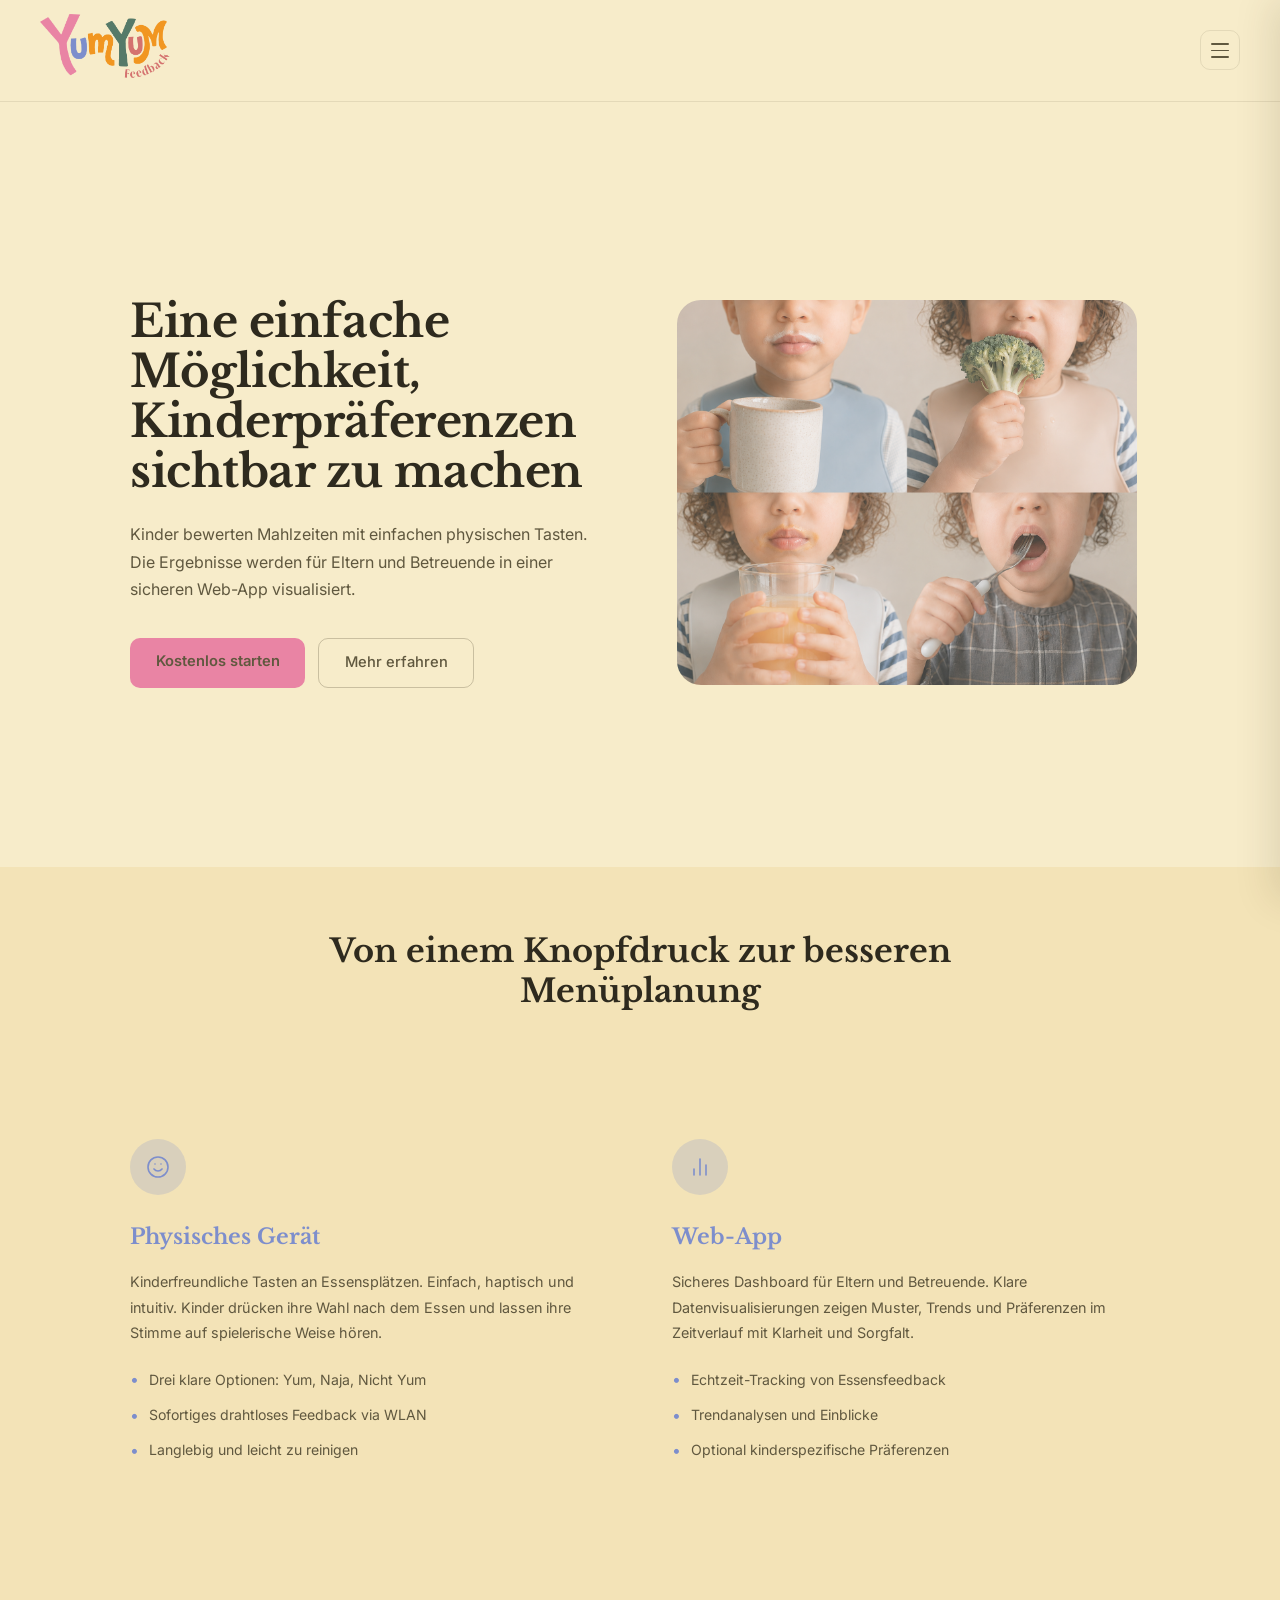
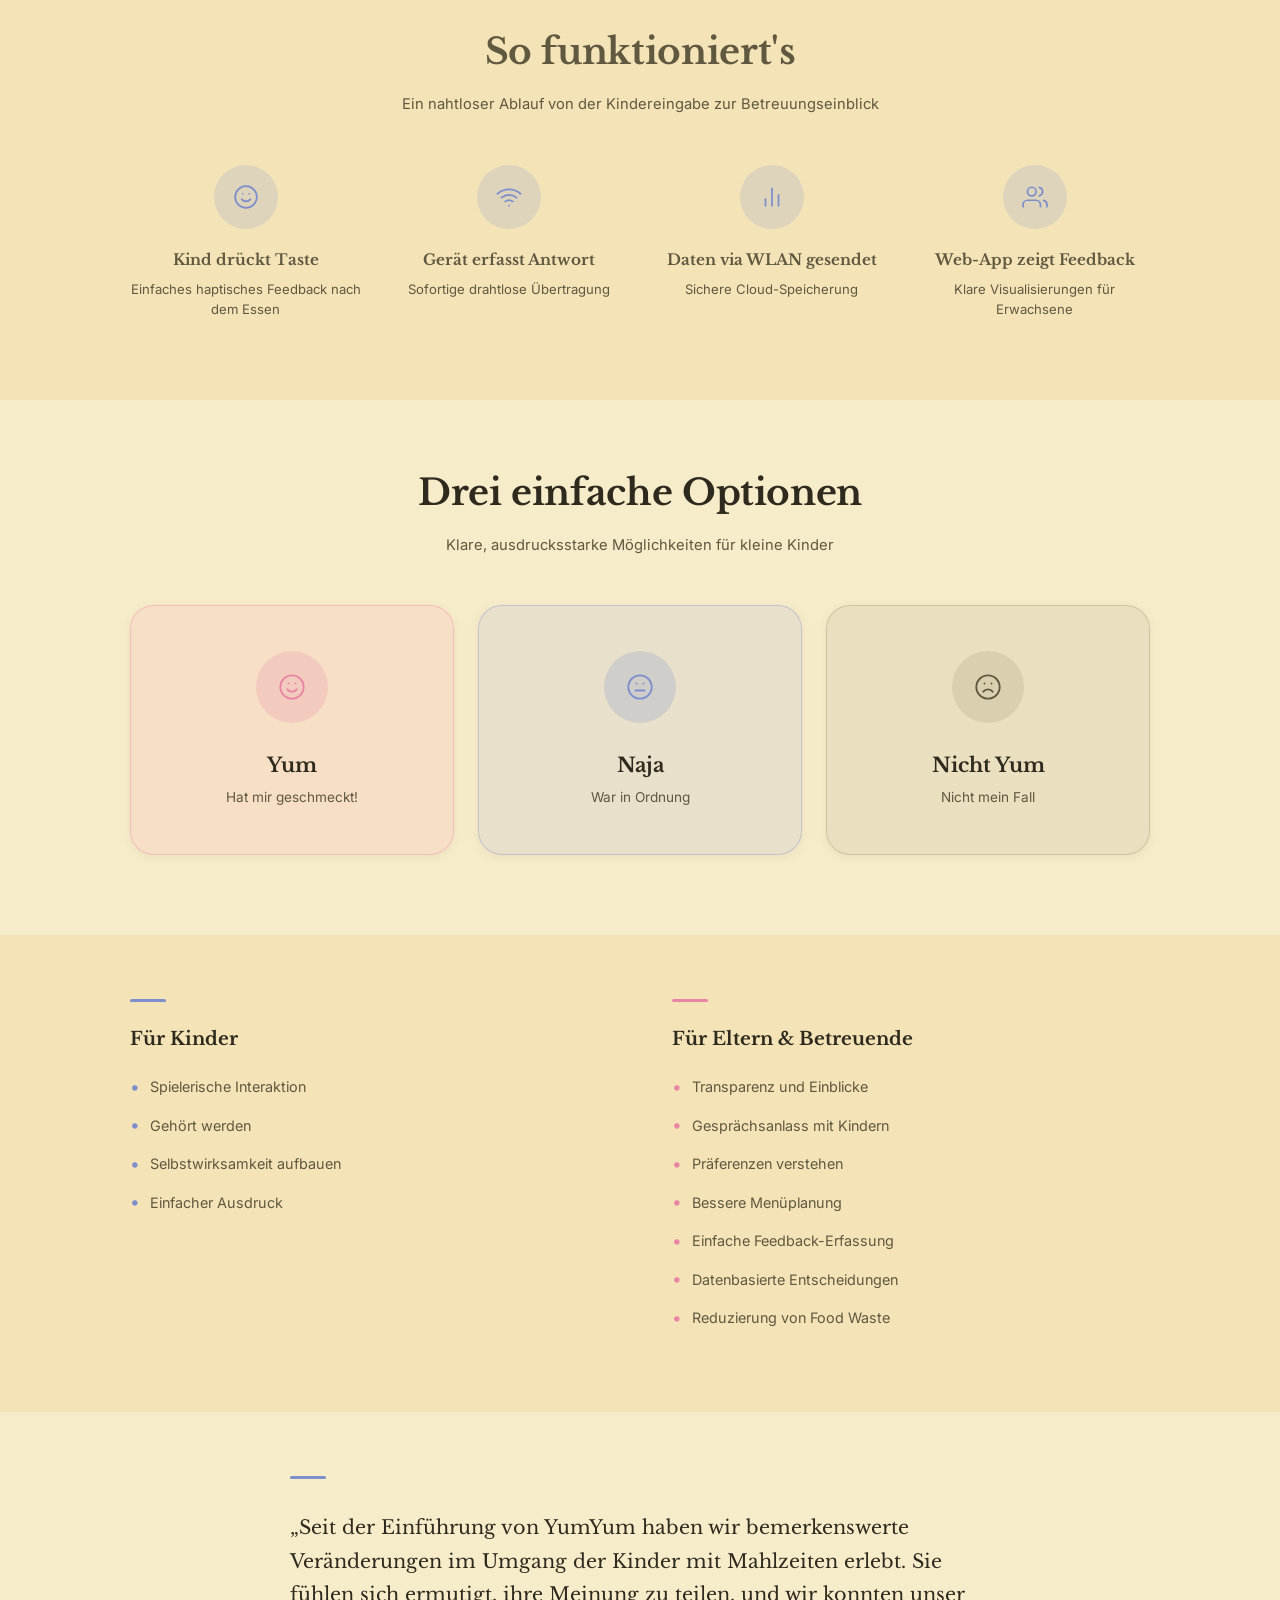
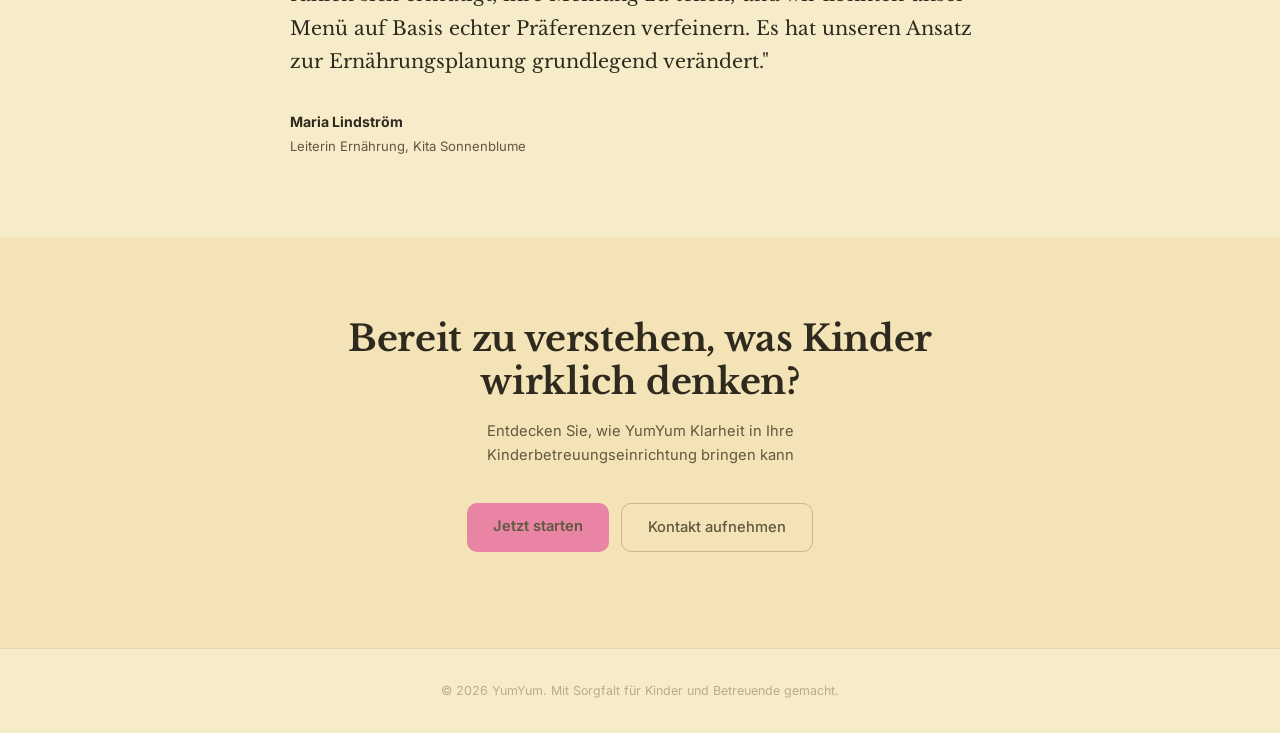
==== commit a39c2a90: "ergänzungen navigation support bereich hinzugefügt  menü Vorteile --> scrollt/springt zum korrekten " ====
--- a/index.html
+++ b/index.html
@@ -48,14 +48,6 @@
       z-index: 200;
     }
     .nav-logo { display: flex; align-items: center; gap: 5px; text-decoration: none; }
-    .logo-block {
-      width: 26px; height: 26px; border-radius: 6px;
-      display: flex; align-items: center; justify-content: center;
-      font-family: var(--font-serif); font-weight: 700; font-size: .88rem;
-    }
-    .logo-block.a { background: var(--pink); color: var(--olive); }
-    .logo-block.b { background: var(--blue); color: var(--olive); }
-    .logo-block.c { background: none; color: var(--olive); }
 
     /* Hamburger */
     .hamburger {
@@ -189,11 +181,8 @@
     .btn-secondary:hover { background: var(--cream-dark); }
     .hero-right { display: flex; align-items: center; justify-content: center; }
     .hero-img {
-      width: 100%;
-      max-width: 460px;
-      height: auto;
-      border-radius: var(--radius-xl);
-      object-fit: cover;
+      width: 100%; max-width: 460px; height: auto;
+      border-radius: var(--radius-xl); object-fit: cover;
     }
 
     /* ── KNOPFDRUCK ── */
@@ -208,40 +197,12 @@
     .section-features { padding: 4rem 2.5rem 5rem; max-width: 1100px; margin: 0 auto; display: grid; grid-template-columns: 1fr 1fr; gap: 4rem; }
     .feature-card { background: none; border: none; padding: 0; }
     .feature-icon { width: 56px; height: 56px; border-radius: 50%; background: rgba(125,142,204,0.22); display: flex; align-items: center; justify-content: center; margin-bottom: 1.6rem; }
-    .feature-dot { display: none; }
     .feature-card h3 { font-family: var(--font-serif); font-size: 1.35rem; font-weight: 700; color: var(--blue); margin-bottom: 0.9rem; }
     .feature-card p { font-size: 0.9rem; color: var(--text-muted); line-height: 1.75; margin-bottom: 1.4rem; }
     .feature-list { list-style: none; display: flex; flex-direction: column; gap: 0.6rem; }
     .feature-list li { font-size: 0.88rem; color: var(--text-muted); display: flex; align-items: center; gap: 0.6rem; }
     .feature-list li::before { content: "•"; color: var(--blue); font-size: 1rem; flex-shrink: 0; }
 
-    /* ── ÜBER UNS ── */
-    .section-about { padding: 5rem 2.5rem; max-width: 680px; margin: 0 auto; text-align: center; }
-    .section-about h2 { font-family: var(--font-serif); font-size: clamp(1.4rem,2.2vw,1.9rem); font-weight: 700; color: var(--text); margin-bottom: 1.2rem; }
-    .section-about p { font-size: 0.95rem; color: var(--text-muted); line-height: 1.75; }
-
-    /* ── KONTAKT ── */
-    .section-kontakt { padding: 3rem 2.5rem 6rem; max-width: 520px; margin: 0 auto; text-align: center; }
-    .section-kontakt h2 { font-family: var(--font-serif); font-size: clamp(1.4rem,2.2vw,1.9rem); font-weight: 700; color: var(--text); margin-bottom: 0.8rem; }
-    .section-kontakt p { font-size: 0.9rem; color: var(--text-muted); line-height: 1.7; margin-bottom: 1.8rem; }
-    .btn-contact {
-      display: inline-block; background: var(--olive); color: var(--cream);
-      text-decoration: none; border-radius: var(--radius-md);
-      padding: 0.75rem 1.8rem; font-size: 0.9rem; font-weight: 500;
-      transition: background var(--transition);
-    }
-    .btn-contact:hover { background: #4a4230; }
-
-    footer { text-align: center; padding: 2rem; font-size: 0.78rem; color: var(--text-faint); border-top: 1px solid var(--sand-border); }
-
-    @media (max-width: 768px) {
-      .hero { grid-template-columns: 1fr; min-height: auto; padding: 3rem 1.5rem; }
-      .hero-right { display: none; }
-      .section-features { grid-template-columns: 1fr; padding: 2.5rem 1.5rem; }
-      .nav { padding: 0.8rem 1.5rem; }
-      .section-knopf { padding: 2.5rem 1.5rem; }
-    }
-  
     /* ── SO FUNKTIONIERTS ── */
     .section-howto-wrap { background: #F3E3B7; }
     .section-howto { padding: 5rem 2.5rem; max-width: 1100px; margin: 0 auto; }
@@ -290,7 +251,6 @@
     /* ── TESTIMONIAL ── */
     .section-testimonial-wrap { background: var(--cream); }
     .section-testimonial { padding: 4rem 2.5rem 5rem; max-width: 780px; margin: 0 auto; }
-    .testimonial-inner { }
     .testimonial-accent { width: 36px; height: 3px; border-radius: 2px; margin-bottom: 2rem; }
     .testimonial-quote { font-family: var(--font-serif); font-size: clamp(1rem,1.5vw,1.2rem); color: var(--text); line-height: 1.75; font-style: normal; margin-bottom: 2rem; }
     .testimonial-name { font-size: 0.88rem; font-weight: 700; color: var(--text); margin-bottom: 0.15rem; }
@@ -303,13 +263,24 @@
     .cta-sub { font-size: 0.92rem; color: var(--text-muted); max-width: 52ch; margin: 0 auto 2.2rem; line-height: 1.65; }
     .cta-btns { display: flex; gap: 0.8rem; justify-content: center; flex-wrap: wrap; }
 
+    /* ── ÜBER UNS ── */
+    .section-about { padding: 5rem 2.5rem; max-width: 680px; margin: 0 auto; text-align: center; }
+    .section-about h2 { font-family: var(--font-serif); font-size: clamp(1.4rem,2.2vw,1.9rem); font-weight: 700; color: var(--text); margin-bottom: 1.2rem; }
+    .section-about p { font-size: 0.95rem; color: var(--text-muted); line-height: 1.75; }
+
+    footer { text-align: center; padding: 2rem; font-size: 0.78rem; color: var(--text-faint); border-top: 1px solid var(--sand-border); }
+
     @media (max-width: 768px) {
+      .hero { grid-template-columns: 1fr; min-height: auto; padding: 3rem 1.5rem; }
+      .hero-right { display: none; }
+      .section-features { grid-template-columns: 1fr; padding: 2.5rem 1.5rem; }
+      .nav { padding: 0.8rem 1.5rem; }
+      .section-knopf { padding: 2.5rem 1.5rem; }
       .howto-steps { grid-template-columns: repeat(2,1fr); }
       .options-grid { grid-template-columns: 1fr; }
       .fuer-grid { grid-template-columns: 1fr; gap: 2.5rem; }
       .section-howto, .section-options, .section-fuer, .section-testimonial, .section-cta { padding-left: 1.5rem; padding-right: 1.5rem; }
     }
-
   </style>
 </head>
 <body>
@@ -354,7 +325,7 @@
         <svg class="drawer-link-icon" viewBox="0 0 24 24" fill="none" stroke="currentColor" stroke-width="1.8" stroke-linecap="round" stroke-linejoin="round"><circle cx="12" cy="12" r="10"/><polyline points="12 6 12 12 16 14"/></svg>
         So funktioniert's
       </a>
-      <a href="#vorteile" class="drawer-link" onclick="closeDrawer()">
+      <a href="#fuer-wen" class="drawer-link" onclick="closeDrawer()">
         <svg class="drawer-link-icon" viewBox="0 0 24 24" fill="none" stroke="currentColor" stroke-width="1.8" stroke-linecap="round" stroke-linejoin="round"><polygon points="12 2 15.09 8.26 22 9.27 17 14.14 18.18 21.02 12 17.77 5.82 21.02 7 14.14 2 9.27 8.91 8.26 12 2"/></svg>
         Vorteile
       </a>
@@ -397,13 +368,14 @@
   </div>
 </section>
 
-<!-- SO FUNKTIONIERT'S -->
+<!-- KNOPFDRUCK -->
 <section class="section-knopf" id="motto">
   <h2>Von einem Knopfdruck zur besseren Menüplanung</h2>
 </section>
 
-<!-- VORTEILE / FEATURES -->
-<section class="section-features" id="vorteile">
+<!-- FEATURES -->
+<div class="section-features-wrap">
+<section class="section-features" id="features">
   <div class="feature-card">
     <div class="feature-icon">
       <svg width="24" height="24" viewBox="0 0 24 24" fill="none" stroke="#7D8ECC" stroke-width="1.6" stroke-linecap="round" stroke-linejoin="round"><circle cx="12" cy="12" r="10"/><path d="M8 14s1.5 2 4 2 4-2 4-2"/><line x1="9" y1="9" x2="9.01" y2="9"/><line x1="15" y1="9" x2="15.01" y2="9"/></svg>
@@ -504,8 +476,8 @@
 </section>
 </div>
 
-<!-- FÜR WEN -->
-<div class="section-vorteile-wrap" id="vorteile">
+<!-- FÜR WEN ← id hier hinzugefügt -->
+<div class="section-vorteile-wrap" id="fuer-wen">
 <section class="section-fuer">
   <div class="fuer-grid">
     <div class="fuer-col">
